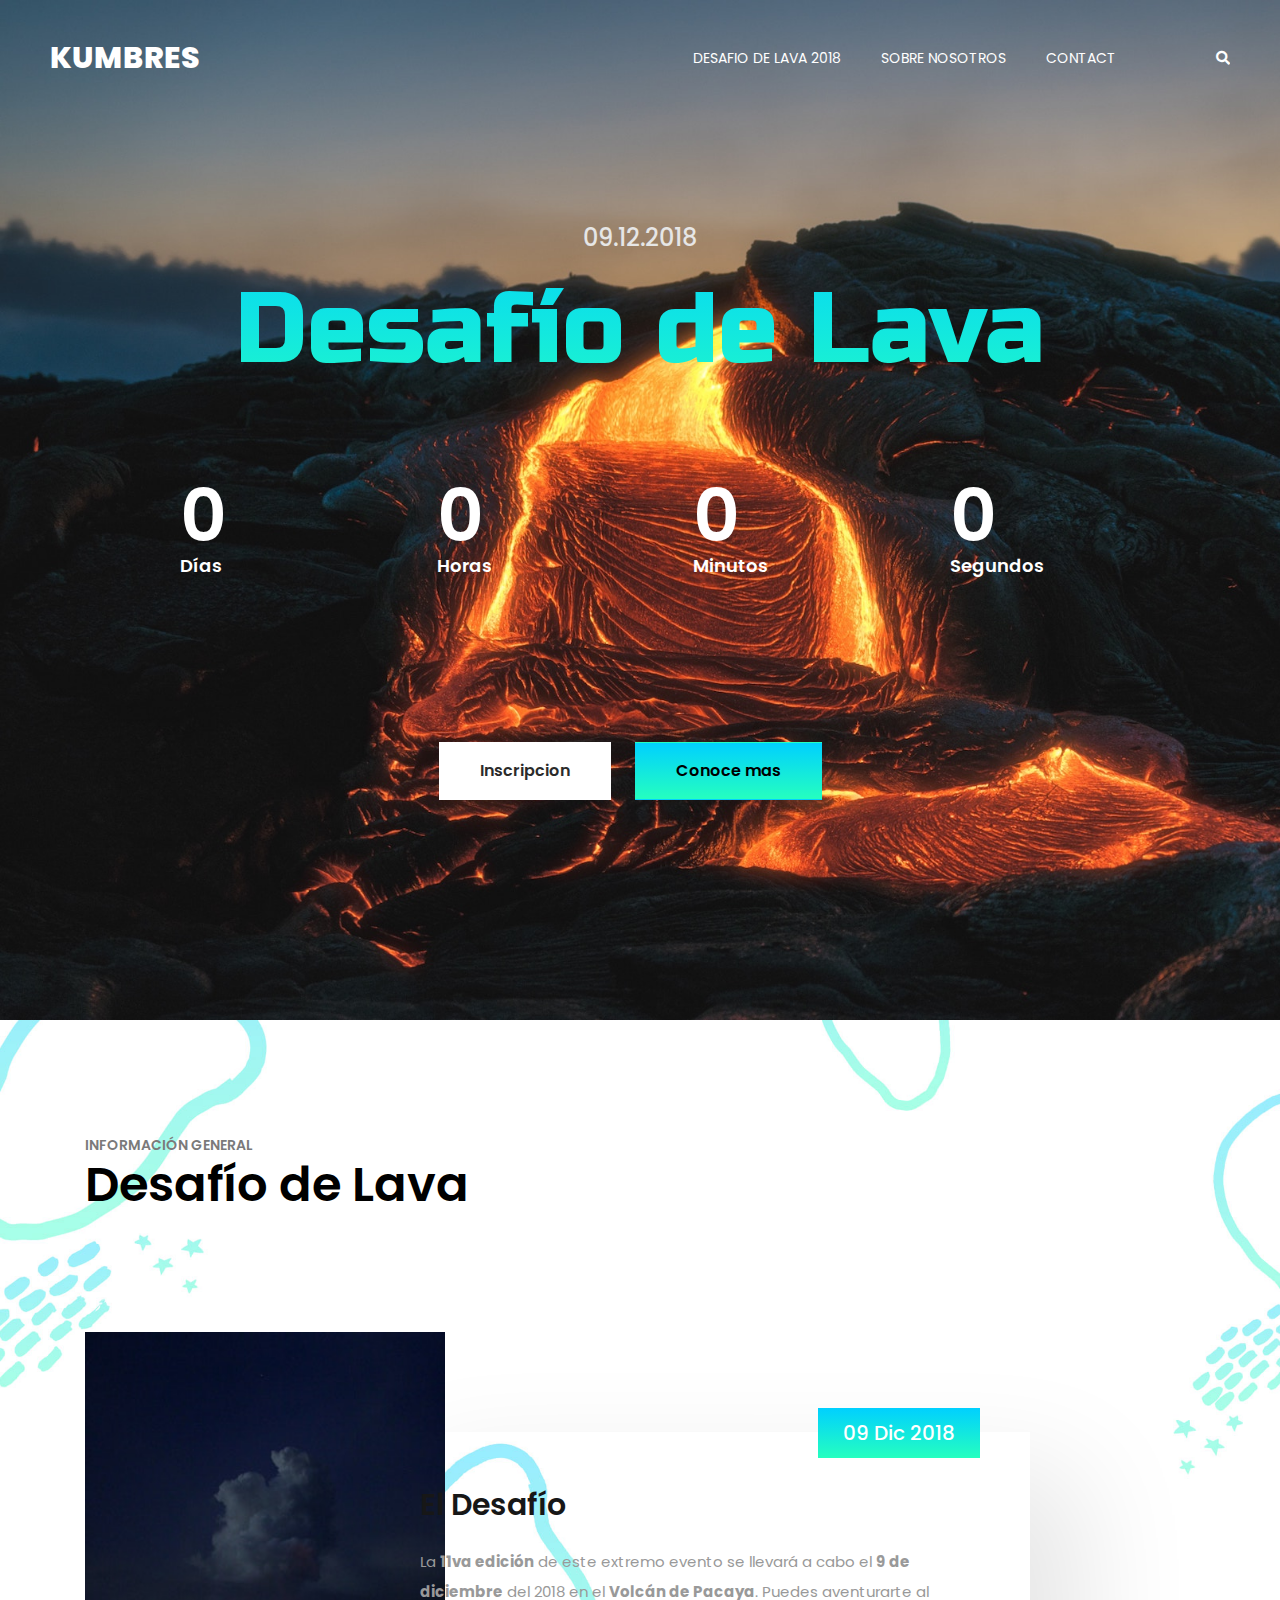
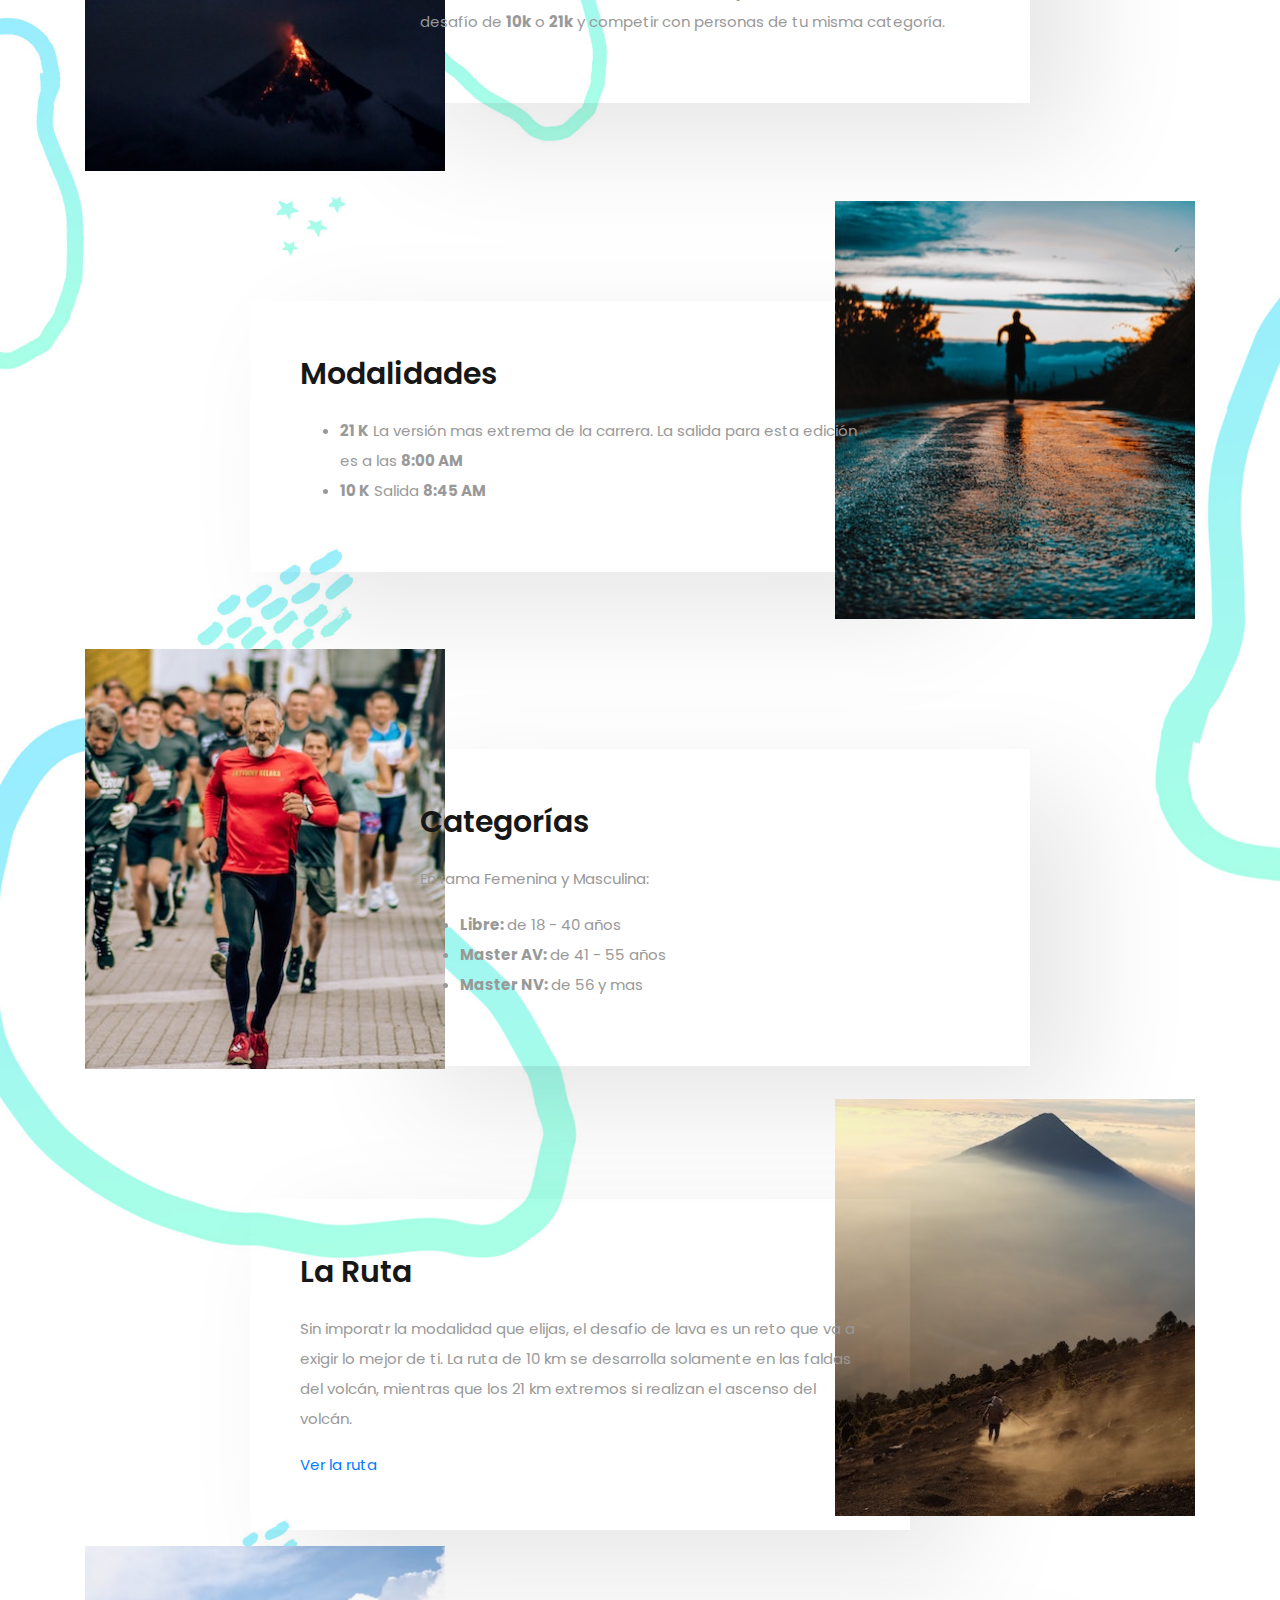
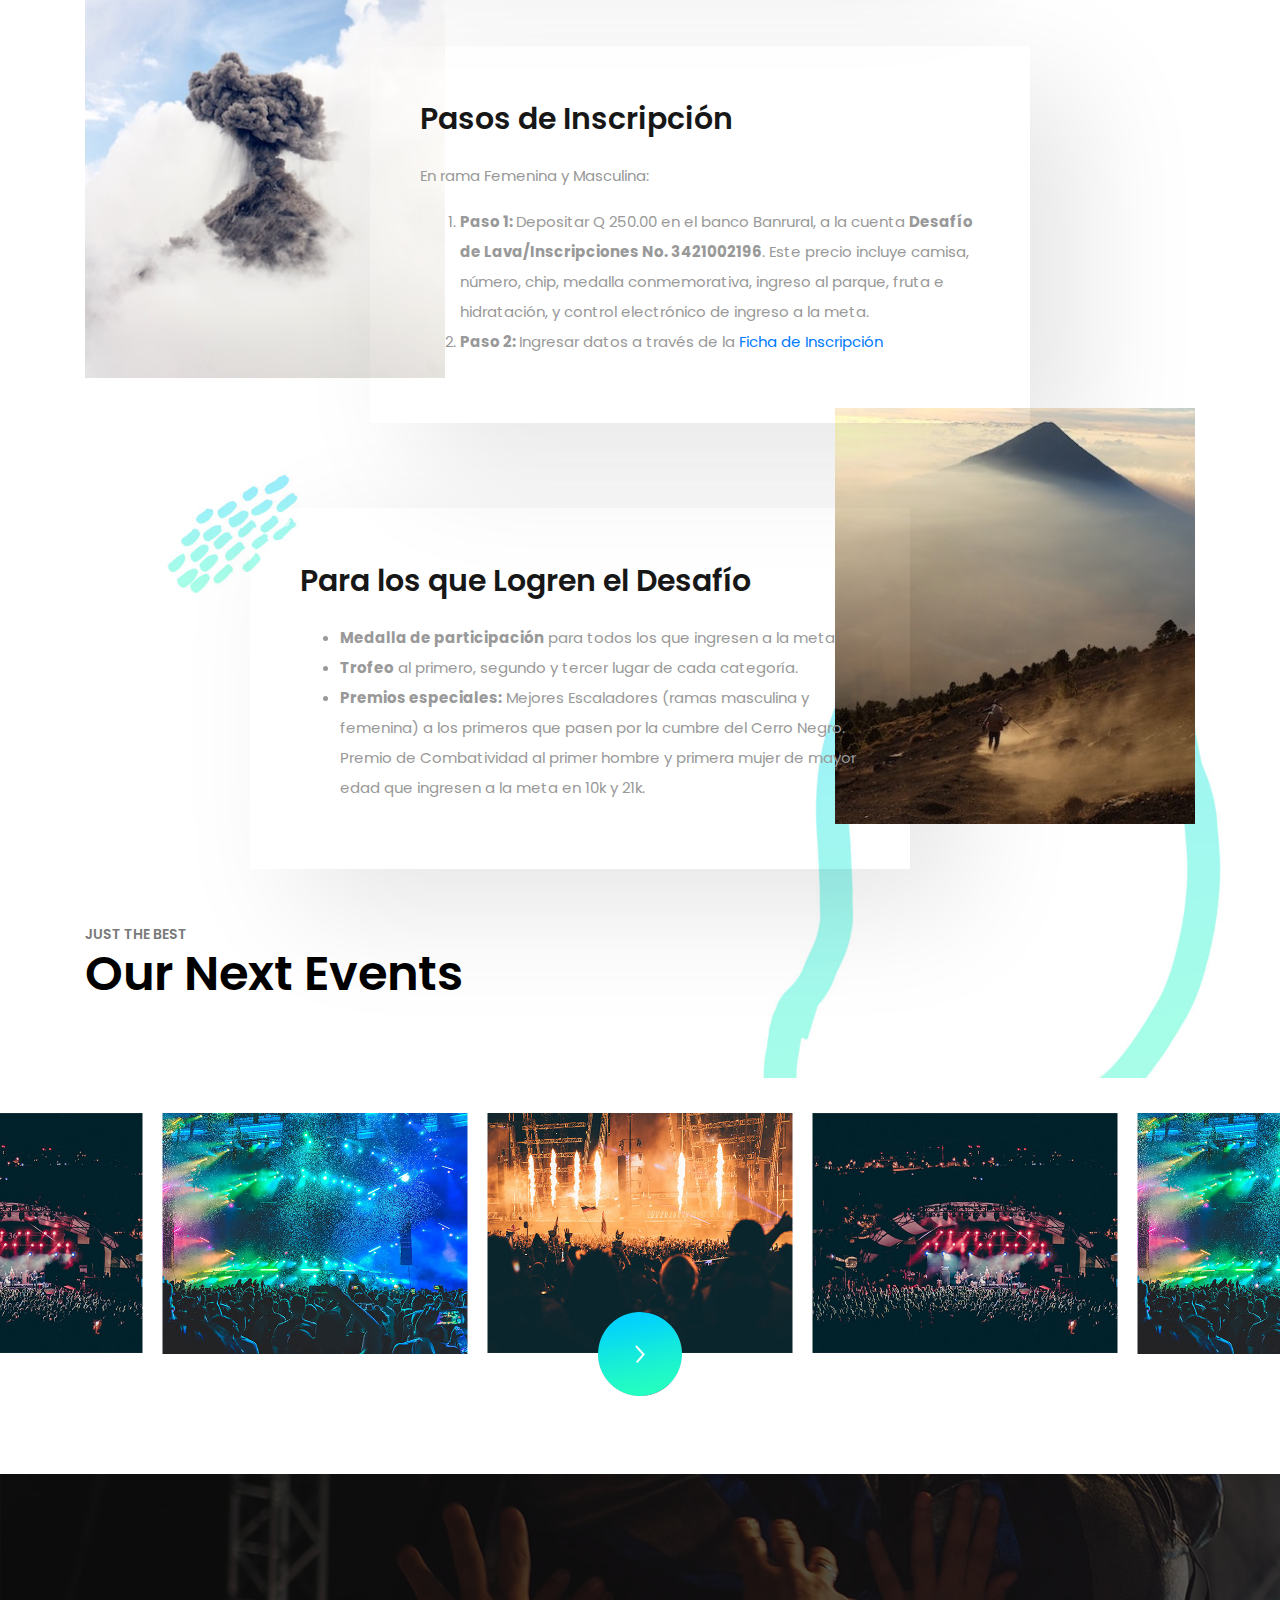
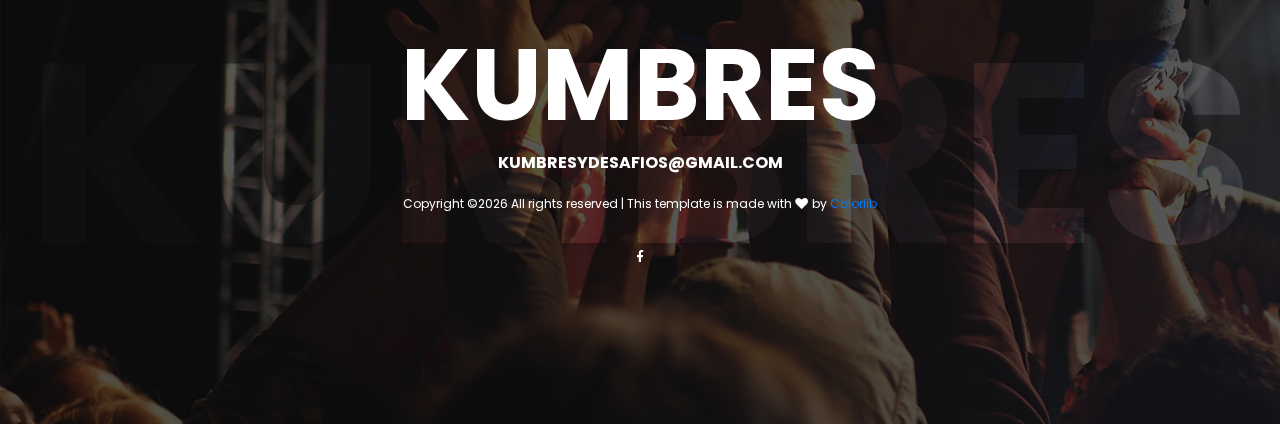
==== sunfest/index.html @ 4967411b "Initialize repo with dummy website and some information" ====
<!DOCTYPE html>
<html lang="en" dir="ltr">
<head>
    <!-- Required meta tags -->
    <meta charset="utf-8">
    <meta name="viewport" content="width=device-width, initial-scale=1, shrink-to-fit=no">

    <title>Hello World!</title>

    <link href="https://fonts.googleapis.com/css?family=Poppins:300,400,500,600,700" rel="stylesheet">
    <link href="https://fonts.googleapis.com/css?family=Righteous" rel="stylesheet">
    <link href="https://fonts.googleapis.com/css?family=Russo+One" rel="stylesheet">

    <!-- Bootstrap CSS -->
    <link rel="stylesheet" href="css/bootstrap.min.css">

    <!-- FontAwesome CSS -->
    <link rel="stylesheet" href="css/fontawesome-all.min.css">

    <!-- Swiper CSS -->
    <link rel="stylesheet" href="css/swiper.min.css">

    <!-- Styles -->
    <link rel="stylesheet" href="style.css">
</head>

<body>
    <header class="site-header">
        <div class="header-bar">
            <div class="container-fluid">
                <div class="row align-items-center">
                    <div class="col-10 col-lg-4">
                        <h1 class="site-branding flex">
                            <a href="#">KUMBRES</a>
                        </h1>
                    </div>

                    <div class="col-2 col-lg-8">
                        <nav class="site-navigation">
                            <div class="hamburger-menu d-lg-none">
                                <span></span>
                                <span></span>
                                <span></span>
                                <span></span>
                            </div><!-- .hamburger-menu -->

                            <ul>                                
                                <li><a href="#info-desafio">DESAFIO DE LAVA 2018</a></li>
                                <li><a href="about-us.html">SOBRE NOSOTROS</a></li>                        
                                <li><a href="#">CONTACT</a></li>
                                <li><a href="#"><i class="fas fa-search"></i></a></li>
                            </ul><!-- flex -->
                        </nav><!-- .site-navigation -->
                    </div><!-- .col-12 -->
                </div><!-- .row -->
            </div><!-- container-fluid -->
        </div><!-- header-bar -->
    </header><!-- .site-header -->

    <div class="hero-content">
        <div class="container">
            <div class="row">
                <div class="col-12 offset-lg-1 col-lg-10">
                    <div class="entry-header">
                        <h2>Desafío de Lava</h2>

                        <div class="entry-meta-date">
                            09.12.2018
                        </div><!-- .entry-meta-date -->
                    </div><!-- .entry-header -->

                    <div class="countdown flex flex-wrap justify-content-between" data-date="2018/12/09">
                        <div class="countdown-holder">
                            <div class="dday"></div>
                            <label>Días</label>
                        </div><!-- .countdown-holder -->

                        <div class="countdown-holder">
                            <div class="dhour"></div>
                            <label>Horas</label>
                        </div><!-- .countdown-holder -->

                        <div class="countdown-holder">
                            <div class="dmin"></div>
                            <label>Minutos</label>
                        </div><!-- .countdown-holder -->

                        <div class="countdown-holder">
                            <div class="dsec"></div>
                            <label>Segundos</label>
                        </div><!-- .countdown-holder -->
                    </div><!-- .countdown -->
                </div><!-- .col-12 -->
            </div><!-- row -->

            <div class="row">
                <div class="col-12 ">
                    <div class="entry-footer">
                        <a target="_blank" rel="noopener noreferrer" href='https://goo.gl/forms/j2ss2PMVMJCc50Nk1' class="btn">Inscripcion</a>
                        <a href="#info-desafio" class="btn current">Conoce mas</a>
                    </div>
                </div>
            </div>
        </div><!-- .container -->
    </div><!-- .hero-content -->

    <div id='info-desafio' class="content-section">        
        <div class="container">
            <div class="row">
                <div class="col-12">
                    <div class="lineup-artists-headline">
                        <div class="entry-title">
                            <p>INFORMACIÓN GENERAL</p>
                            <h2>Desafío de Lava</h2>
                        </div><!-- entry-title -->

                        <div class="lineup-artists">
                            <div class="lineup-artists-wrap flex flex-wrap">
                                <figure class="featured-image">
                                    <a href="#"> <img src="images/volcan-eruption.jpg" alt=""></a>
                                </figure><!-- featured-image -->

                                <div class="lineup-artists-description">
                                    <div class="lineup-artists-description-container">
                                        <div class="entry-title">
                                            El Desafío
                                        </div><!-- entry-title -->

                                        <div class="entry-content">
                                            <p>
                                                La <b>11va edición</b> de este extremo evento se llevará a cabo
                                                el <b>9 de diciembre</b> del 2018 en el <b>Volcán de Pacaya</b>.
                                                Puedes aventurarte al desafío de <b>10k</b> o <b>21k</b> y
                                                competir con personas de tu misma categoría.
                                            </p>                                
                                        </div><!-- entry-content -->

                                        <div class="box-link-date">
                                            09 Dic 2018
                                        </div><!-- box-link -->
                                    </div><!-- lineup-artists-description-container -->
                                </div><!-- lineup-artists-description -->
                            </div><!-- lineup-artists-wrap -->

                            <div class="lineup-artists-wrap flex flex-wrap">
                                <div class="lineup-artists-description">
                                    <figure class="featured-image d-md-none">
                                        <a href="#"> <img src="images/mathew-kane.jpg" alt=""> </a>
                                    </figure><!-- featured-image -->

                                    <div class="lineup-artists-description-container">
                                        <div class="entry-title">
                                            Modalidades
                                        </div><!-- entry-title -->

                                        <div class="entry-content">
                                            <ul>
                                                <li>
                                                    <b>21 K</b> La versión mas extrema de la carrera. La salida para
                                                    esta edición es a las <b>8:00 AM</b>
                                                </li>
                                                <li>
                                                    <b>10 K</b> Salida <b>8:45 AM</b>
                                                </li>
                                            </ul>
                                        </div><!-- entry-content -->                                
                                    </div><!-- lineup-artists-description-container -->
                                </div><!-- lineup-artists-description -->

                                <figure class="featured-image d-none d-md-block">
                                    <a href="#"> <img src="images/modalidades.jpg" alt=""> </a>
                                </figure><!-- featured-image -->
                            </div><!-- lineup-artists-wrap -->

                            <div class="lineup-artists-wrap flex flex-wrap">
                                <figure class="featured-image">
                                    <a href="#"> <img src="images/categorias.jpg" alt=""> </a>
                                </figure><!-- featured-image -->

                                <div class="lineup-artists-description">
                                    <div class="lineup-artists-description-container">
                                        <div class="entry-title">
                                            Categorías
                                        </div><!-- entry-title -->

                                        <div class="entry-content">
                                            <p>En rama Femenina y Masculina:</p>
                                            <ul>
                                                <li><b>Libre: </b> de 18 - 40 años</li>
                                                <li><b>Master AV: </b> de 41 - 55 años</li>
                                                <li><b>Master NV: </b> de 56 y mas</li>
                                            </ul>
                                        </div><!-- entry-content -->
                                    </div><!-- lineup-artists-description-container -->
                                </div><!-- lineup-artists-description -->
                            </div><!-- lineup-artists-wrap -->
                            
                            <div class="lineup-artists-wrap flex flex-wrap">
                                <div class="lineup-artists-description">
                                    <figure class="featured-image d-md-none">
                                        <a href="#"> <img src="images/mathew-kane.jpg" alt=""> </a>
                                    </figure><!-- featured-image -->

                                    <div class="lineup-artists-description-container">
                                        <div class="entry-title">
                                            La Ruta
                                        </div><!-- entry-title -->

                                        <div class="entry-content">
                                            <p>Sin imporatr la modalidad que elijas, el desafio de lava es un reto
                                            que va a exigir lo mejor de ti. La ruta de 10 km se desarrolla solamente
                                            en las faldas del volcán, mientras que los 21 km extremos si realizan el
                                            ascenso del volcán.</p>
                                            <a target="_blank" rel="noopener noreferrer" href='http://www.kumbresguatemala.com/wp-content/uploads/2014/11/Mapa-Desafio-2014.pdf'>Ver la ruta</a>
                                        </div><!-- entry-content -->
                                    </div><!-- lineup-artists-description-container -->
                                </div><!-- lineup-artists-description -->

                                <figure class="featured-image d-none d-md-block">
                                    <a href="#"> <img src="images/ruta.jpg" alt=""> </a>
                                </figure><!-- featured-image -->
                            </div><!-- lineup-artists-wrap -->
                            
                            <div class="lineup-artists-wrap flex flex-wrap">
                                <figure class="featured-image">
                                    <a href="#"> <img src="images/pasos-inscripcion.jpg" alt=""> </a>
                                </figure><!-- featured-image -->

                                <div class="lineup-artists-description">
                                    <div class="lineup-artists-description-container">
                                        <div class="entry-title">
                                            Pasos de Inscripción
                                        </div><!-- entry-title -->

                                        <div class="entry-content">
                                            <p>En rama Femenina y Masculina:</p>
                                            <ol>
                                                <li><b>Paso 1: </b> Depositar Q 250.00 en el banco Banrural, a la cuenta <b>Desafío de Lava/Inscripciones  No.  3421002196</b>. Este precio incluye camisa, número, chip, medalla conmemorativa, ingreso al parque, fruta e hidratación, y control electrónico de ingreso a la meta.</li>
                                                <li><b>Paso 2: </b> Ingresar datos a través de la <a target="_blank" rel="noopener noreferrer" href='https://goo.gl/forms/j2ss2PMVMJCc50Nk1'>Ficha de Inscripción</a></li>
                                            </ol>
                                        </div><!-- entry-content -->
                                    </div><!-- lineup-artists-description-container -->
                                </div><!-- lineup-artists-description -->
                            </div><!-- lineup-artists-wrap -->
                            
                            <div class="lineup-artists-wrap flex flex-wrap">
                                <div class="lineup-artists-description">
                                    <figure class="featured-image d-md-none">
                                        <a href="#"> <img src="images/mathew-kane.jpg" alt=""> </a>
                                    </figure><!-- featured-image -->

                                    <div class="lineup-artists-description-container">
                                        <div class="entry-title">
                                            Para los que Logren el Desafío
                                        </div><!-- entry-title -->

                                        <div class="entry-content">
                                            <ul>
                                                <li><b>Medalla de participación</b> para todos los que ingresen a la meta</li>
                                                <li><b>Trofeo</b> al primero, segundo y tercer lugar de cada categoría.</li>
                                                <li><b>Premios especiales:</b> Mejores Escaladores (ramas masculina y femenina) a los primeros que pasen por la cumbre del Cerro Negro. Premio de Combatividad al primer hombre y primera mujer de mayor edad que ingresen a la meta en 10k y 21k.</li>
                                            </ul>
                                        </div><!-- entry-content -->
                                    </div><!-- lineup-artists-description-container -->
                                </div><!-- lineup-artists-description -->

                                <figure class="featured-image d-none d-md-block">
                                    <a href="#"> <img src="images/ruta.jpg" alt=""> </a>
                                </figure><!-- featured-image -->
                            </div><!-- lineup-artists-wrap -->
                        </div><!-- lineup-artists -->
                    </div><!-- lineup-artists-headline -->
                </div><!-- col-12 -->
            </div><!-- row -->            
        </div><!-- container -->


        <div class="homepage-next-events">
            <div class="container">
                <div class="row">
                    <div class="col-12">
                        <div class="entry-title">
                            <p>JUST THE BEST</p>
                            <h2>Our Next Events</h2>
                        </div><!-- entry-title -->
                    </div><!-- col-12 -->
                </div><!-- row -->
            </div><!-- container -->

            <div class="next-event-slider-wrap">
                <div class="swiper-container next-event-slider">
                    <div class="swiper-wrapper">
                        <div class="swiper-slide">
                            <div class="next-event-content">
                                <figure class="featured-image">
                                    <img src="images/next-event-1.jpg" alt="">

                                    <a href="#" class="entry-content flex flex-column justify-content-center align-items-center">
                                        <h3>Welcoming Party 2018</h3>
                                        <p>Green Palace, 22 Street, 23-28, Los Angeles California</p>
                                    </a>
                                </figure><!-- featured-image -->
                            </div><!-- next-event-content -->
                        </div><!-- swiper-slide" -->

                        <div class="swiper-slide">
                            <div class="next-event-content">
                                <figure class="featured-image">
                                    <img src="images/next-event-2.jpg" alt="">

                                    <a href="#" class="entry-content flex flex-column justify-content-center align-items-center">
                                        <h3>Welcoming Party 2018</h3>
                                        <p>Green Palace, 22 Street, 23-28, Los Angeles California</p>
                                    </a>
                                </figure><!-- featured-image -->
                            </div><!-- next-event-content -->
                        </div><!-- swiper-slide" -->

                        <div class="swiper-slide">
                            <div class="next-event-content">
                                <figure class="featured-image">
                                    <img src="images/next-event-3.jpg" alt="">

                                    <a href="#" class="entry-content flex flex-column justify-content-center align-items-center">
                                        <h3>Welcoming Party 2018</h3>
                                        <p>Green Palace, 22 Street, 23-28, Los Angeles California</p>
                                    </a>
                                </figure><!-- featured-image -->
                            </div><!-- next-event-content -->
                        </div><!-- swiper-slide" -->

                        <div class="swiper-slide">
                            <div class="next-event-content">
                                <figure class="featured-image">
                                    <img src="images/next-event-1.jpg" alt="">

                                    <a href="#" class="entry-content flex flex-column justify-content-center align-items-center">
                                        <h3>Welcoming Party 2018</h3>
                                        <p>Green Palace, 22 Street, 23-28, Los Angeles California</p>
                                    </a>
                                </figure><!-- featured-image -->
                            </div><!-- next-event-content -->
                        </div><!-- swiper-slide" -->

                        <div class="swiper-slide">
                            <div class="next-event-content">
                                <figure class="featured-image">
                                    <img src="images/next-event-2.jpg" alt="">

                                    <a href="#" class="entry-content flex flex-column justify-content-center align-items-center">
                                        <h3>Welcoming Party 2018</h3>
                                        <p>Green Palace, 22 Street, 23-28, Los Angeles California</p>
                                    </a>
                                </figure><!-- featured-image -->
                            </div><!-- next-event-content -->
                        </div><!-- swiper-slide" -->

                        <div class="swiper-slide">
                            <div class="next-event-content">
                                <figure class="featured-image">
                                    <img src="images/next-event-3.jpg" alt="">

                                    <a href="#" class="entry-content flex flex-column justify-content-center align-items-center">
                                        <h3>Welcoming Party 2018</h3>
                                        <p>Green Palace, 22 Street, 23-28, Los Angeles California</p>
                                    </a>
                                </figure><!-- featured-image -->
                            </div><!-- next-event-content -->
                        </div><!-- swiper-slide" -->
                    </div><!-- .swiper-wrapper -->
                </div><!-- .swiper-container -->

                <div class="swiper-button-next">
                    <img src="images/button.png" alt="">
                </div><!-- .slider-button -->
            </div><!-- .next-event-slider-wrap -->
        </div><!-- homepage-next-events -->
    </div>

    <footer class="site-footer">
        <div class="footer-cover-title flex justify-content-center align-items-center">
            <h2>KUMBRES</h2>
        </div><!-- .site-footer -->

        <div class="footer-content-wrapper">
            <div class="container">
                <div class="row">
                    <div class="col-12">
                        <div class="entry-title">
                            <a href="#">KUMBRES</a>
                        </div><!-- entry-title -->

                        <div class="entry-mail">
                            <a href="mailto:kumbresydesafios@gmail.com">KUMBRESYDESAFIOS@GMAIL.COM</a>
                        </div><!-- .entry-mail -->

                        <div class="copyright-info">
                            <!-- Link back to Colorlib can't be removed. Template is licensed under CC BY 3.0. -->
Copyright &copy;<script>document.write(new Date().getFullYear());</script> All rights reserved | This template is made with <i class="fa fa-heart" aria-hidden="true"></i> by <a href="https://colorlib.com" target="_blank">Colorlib</a>
<!-- Link back to Colorlib can't be removed. Template is licensed under CC BY 3.0. -->
                        </div><!-- copyright-info -->

                        <div class="footer-social">
                            <ul class="flex justify-content-center align-items-center">
                                <li><a href="https://www.facebook.com/kumbresydesafios/"><i class="fab fa-facebook-f"></i></a></li>                               
                            </ul>
                        </div><!-- footer-social -->
                    </div><!-- col -->
                </div><!-- row -->
            </div><!-- container -->
        </div><!-- footer-content-wrapper -->
    </footer><!-- site-footer -->

    <script type='text/javascript' src='js/jquery.js'></script>
    <script type='text/javascript' src='js/masonry.pkgd.min.js'></script>
    <script type='text/javascript' src='js/jquery.collapsible.min.js'></script>
    <script type='text/javascript' src='js/swiper.min.js'></script>
    <script type='text/javascript' src='js/jquery.countdown.min.js'></script>
    <script type='text/javascript' src='js/circle-progress.min.js'></script>
    <script type='text/javascript' src='js/jquery.countTo.min.js'></script>
    <script type='text/javascript' src='js/custom.js'></script>
</body>
</html>
---- sunfest/style.css ----
/*------------------------------------------------------------
# Global classes
------------------------------------------------------------*/
.flex {
    display: flex;
}

body {
    font-family: 'Poppins', sans-serif;
    font-size: 15px;
    font-weight: normal;
    color: hsl(0, 0%, 90%);
}

@font-face {
    font-family: "mountains";
    src: url(fonts/beyond_the_mountains.ttf);
    src: url(fonts/beyond_the_mountains.otf);
    font-weight: 400;
}



.d-col-n {
    position: relative;
    width: 100%;
    min-height: 1px;
    padding-right: 15px;
    padding-left: 15px;
    -webkit-box-flex: 0;
    -ms-flex: 0 0 20%;
    flex: 0 0 20%;
    max-width: 20%;
}

/*------------------------------------------------------------
# site-header
------------------------------------------------------------*/
.home-page {
    background: url(images/middle-cover.jpg) no-repeat;
}

.site-header {
    position: relative;
    width: 100%;
}

.site-header figure {
    margin: 0;
    padding: 0;
}

.site-header figure img {
    max-width: 100%;
}

/*------------------------------------------------------------
## header-bar
------------------------------------------------------------*/
.site-header .header-bar {
    position: absolute;
    top: 0;
    left: 0;
    z-index: 99;
    width: 100%;
    padding: 40px 0;
}

.header-bar .site-branding {
    margin-bottom: 0;
    font-size: 30px;
    font-weight: 800;
}

.header-bar .site-branding a {
    color: hsl(0, 0%, 100%);
    text-decoration: none;
}

/*------------------------------------------------------------
### site-navigation
------------------------------------------------------------*/
/*
  Hamburger Menu
----------------------------------------*/
.hamburger-menu {
    position: relative;
    width: 100%;
    max-width: 24px;
    height: 22px;
    margin-left: auto;
    transition: .5s ease-in-out;
    cursor: pointer;
}

.hamburger-menu span {
    display: block;
    position: absolute;
    height: 2px;
    width: 100%;
    background: #fff;
    border-radius: 10px;
    opacity: 1;
    left: 0;
    transition: .25s ease-in-out;
}

.hamburger-menu span:nth-child(1) {
    top: 2px;
}

.hamburger-menu span:nth-child(2),
.hamburger-menu span:nth-child(3) {
    top: 10px;
}

.hamburger-menu span:nth-child(4) {
    top: 18px;
}

.hamburger-menu.open span:nth-child(1) {
    top: 18px;
    width: 0;
    left: 50%;
}

.hamburger-menu.open span:nth-child(2) {
    transform: rotate(45deg);
}

.hamburger-menu.open span:nth-child(3) {
    transform: rotate(-45deg);
}

.hamburger-menu.open span:nth-child(4) {
    top: 18px;
    width: 0;
    left: 50%;
}

.site-navigation {
    position: absolute;
    top: -11px;
    right: 15px;
    z-index: 9999;
    width: 100%;
    height: 22px;
    overflow: hidden;
    list-style: none;
    transition: all .35s;
    color: hsl(0, 0%, 100%);
}

.site-navigation.show {
    height: auto;
}

.site-navigation ul {
    position: fixed;
    top: 0;
    left: -320px;
    z-index: 9999;
    width: 320px;
    height: 100vh;
    overflow-x: scroll;
    padding: 30px;
    margin: 0;
    background: #050505;
    transition: all 0.35s;
}

.site-navigation.show ul {
    left: 0;
}

.site-navigation ul li {
    display: block;
    padding: 15px 0;
}

.site-navigation ul li a {
    display: block;
    color: #fff;
    transition: all 0.35s;
    text-decoration: none;
    font-size: 14px;
    padding-left: 40px;
}

@media screen and (min-width: 992px) {
    .header-bar .site-branding {
        margin-left: 35px;
    }

    .site-navigation {
        position: relative;
        top: auto;
        right: auto;
        height: auto;
        padding-right: 35px;
        background: transparent;
    }

    .site-navigation ul {
        display: flex;
        flex-wrap: wrap;
        justify-content: flex-end;
        align-items: center;
        position: relative;
        top: auto;
        left: auto;
        width: 100%;
        height: auto;
        padding: 0;
        overflow: auto;
        background: transparent;
    }

    .site-navigation ul li {
        padding: 0;
    }

    .site-navigation ul li:nth-last-of-type(1) {
        padding-left: 60px;
    }

    .site-navigation ul li a {
        color: #fff;
    }
}

/*------------------------------------------------------------
# hero
-----------------------------------------------------------*/
.hero-content {
    padding: 220px 0;
    background: url("images/cover.jpg") no-repeat;
    background-size: cover;
}

.hero-content .entry-header {
    position: relative;
    text-align: center;
}

.hero-content .entry-header h2 {
    padding: 50px;
    margin: 0;
    /*font-family: 'Righteous', cursive;*/
    font-family: 'Russo One', sans-serif;

    font-size:120px;
    background: -webkit-linear-gradient(#00d0ff, #25ffbf);
    -webkit-background-clip: text;
    -webkit-text-fill-color: transparent;
}

.hero-content .entry-header .entry-meta-date {
    position: absolute;
    width: 100%;
    top: 0px;
    font-family: 'Poppins', sans-serif;
    font-size: 24px;
    font-weight: 500;
    color: hsl(0, 0%, 90%);
    text-align: center;
}

@media screen and (min-width: 992px) {
    .hero-content .entry-header h2 {
        font-size: 100px;
    }

    .hero-content .entry-header .entry-meta-date {
        top: 0px;
    }
}

/*------------------------------------------------------------
## countdown
------------------------------------------------------------*/
.countdown {
    margin-top: 40px;
}

.countdown-holder {
    min-width: 150px;
    margin-bottom: 30px;
}

.countdown-holder .dday,
.countdown-holder .dhour,
.countdown-holder .dmin,
.countdown-holder .dsec {
    display: block;
    font-size: 72px;
    font-weight: 600;
    line-height: 1;
    color: hsl(0, 0%, 100%);
}

.countdown-holder label {
    display: block;
    font-size: 18px;
    font-weight: 600;
    color: hsl(0, 0%, 100%);
}

/*------------------------------------------------------------
## hero-content entry-footer
------------------------------------------------------------*/
.hero-content .entry-footer {
    margin-top: 125px;
    text-align: center;
}

.hero-content .entry-footer .btn {
    background: hsl(0, 0%, 100%);
    padding: 16px 40px;
    border-radius: 0;
    margin-right: 20px;
    color: hsl(0, 0%, 17%);
    font-weight: 600;
}

.hero-content .entry-footer a:hover, .hero-content .entry-footer .current {
    background: -webkit-linear-gradient(#00d0ff, #25ffbf);
    color: hsl(0, 0%, 0%);
}

/*------------------------------------------------------------
# The Lineup Artists - Headliners
------------------------------------------------------------*/
.content-section {
    min-height: 3040px;
    width: 100%;
    padding-bottom: 120px;
    background: url("images/middle-cover.jpg") no-repeat;
    background-size: 100% auto;
}

.content-section .middle-cover {
    margin: 0;
    padding: 0;
    position: relative;
}

.content-section .middle-cover img {
    max-width: 100%;
}

/*------------------------------------------------------------
## lineup-artists-headline
------------------------------------------------------------*/
.lineup-artists-headline {
    margin-top: 115px;
}

.lineup-artists-headline .entry-title p {
    margin: 0;
    padding: 0;
    font-size: 14px;
    font-weight: 600;
    color: hsl(0, 0%, 48%);
}

.lineup-artists-headline .entry-title h2 {
    width: 100%;
    font-size: 48px;
    font-weight: 600;
    color: hsl(0, 0%, 0%);
}

/*------------------------------------------------------------
## lineup-artists
------------------------------------------------------------*/
.lineup-artists {
    padding-top: 80px;
}

.lineup-artists .featured-image {
    margin: 0;
    padding: 0;
}

.lineup-artists .featured-image {
    width: 100%;
}

.lineup-artists .featured-image img {
    width: 100%;
    max-width: 100%;
}

/*------------------------------------------------------------
### lineup-artists-wrap
------------------------------------------------------------*/
.lineup-artists .lineup-artists-wrap {
    margin-top: 80px;
    position: relative;
}

.lineup-artists .lineup-artists-wrap .lineup-artists-description {
    position: relative;
    width: 100%;
}

.lineup-artists .lineup-artists-wrap .lineup-artists-description-container {
    
    WORKING ON THIS TO GET THE TEXT TO ALING WITH THE IMAGE
    background: hsl(0, 0%, 100%);
    box-shadow: 50px 40px 115px rgba(0, 0, 0, 0.1);
display: flex;
  flex-direction: column;
  justify-content: center;
}

.lineup-artists-description .entry-title {
    font-size: 30px;
    font-weight: 600;
    color: hsl(0, 0%, 9%);
}

.lineup-artists-description .entry-content {
    margin-top: 20px;
    font-size: 15px;
    color: hsl(0, 0%, 60%);
    line-height: 2;
}

.lineup-artists-wrap .box-link {
    position: absolute;
    margin: 0;
    padding: 0;
    top: -24px;
    right: 50px;
    z-index: 999;
}

.lineup-artists-wrap .box-link-date {
    position: absolute;
    margin: 0;
    top: -24px;
    right: 50px;
    z-index: 999;
    padding: 10px 25px;
    background: -webkit-linear-gradient(#00d0ff, #25ffbf);
    font-size: 20px;
    font-weight: 500;
    color: hsl(0, 0%, 100%);
    text-decoration: none;
}

@media screen and (min-width: 768px) {
    .lineup-artists .lineup-artists-wrap {
        margin-top: 30px;
    }

    .lineup-artists .featured-image {
        max-width: 360px;
    }

    .lineup-artists .lineup-artists-wrap .lineup-artists-description {
        width: calc(100% - 360px);
    }

    .lineup-artists .lineup-artists-wrap .lineup-artists-description-container {
        position: absolute;
        z-index: 99;
        top: 100px;
        left: -75px;
        width: calc(100% + 75px);
    }

    .lineup-artists .lineup-artists-wrap:nth-of-type(even) .lineup-artists-description-container {
        right: -75px;
        left: auto;
    }

    .lineup-artists .lineup-artists-wrap:nth-of-type(even) .box-link {
        right: auto;
        left: 50px;
    }
}

@media screen and (min-width: 992px) {
    .lineup-artists .lineup-artists-wrap .lineup-artists-description-container {
        padding: 50px;
    }
}


@media screen and (min-width: 1200px) {
    .lineup-artists .lineup-artists-wrap .lineup-artists-description-container {
        max-width: 660px;
    }

    .lineup-artists .lineup-artists-wrap:nth-last-of-type(1) {
        margin-left: 80px;
    }
}

/*------------------------------------------------------------
# the-complete-lineup
------------------------------------------------------------*/
.the-complete-lineup {
    margin-top: 115px;
}

.the-complete-lineup .entry-title p {
    margin: 0;
    padding: 0;
    font-size: 14px;
    font-weight: 600;
    color: hsl(0, 0%, 48%);
}

.the-complete-lineup .entry-title h2 {
    width: 100%;
    margin: 0;
    font-size: 48px;
    font-weight: 600;
    color: hsl(0, 0%, 0%);
}

/*------------------------------------------------------------
## the-complete-lineup-artists
------------------------------------------------------------*/
.the-complete-lineup-artists {
    position: relative;
    margin-top: 110px;
    height: auto;
}

.the-complete-lineup-artists .artist-single {
    margin-bottom: 0px;
}

.the-complete-lineup-artists .artist-single:nth-of-type(even) {
    margin-top: 120px;
}

.the-complete-lineup-artists .artist-single figure {
    margin: 0;
    padding: 0;
    width: 100%;
}

.the-complete-lineup-artists .artist-single .box-link {
    position: absolute;
    top: 15px;
    left: 232px;
    cursor: pointer;
}

.the-complete-lineup-artists .artist-single .featured-image img {
    max-width: 100%;
    height: auto;
    width: 255px;
}

.the-complete-lineup-artists .artist-single .featured-image a {
    display: block;
}

.the-complete-lineup-artists .artist-single h2 {
    margin-top: 38px;
    font-size: 24px;
    font-weight: 600;
    color: hsl(0, 0%, 2%);
    text-align: center;
}

@media screen and (min-width: 768px) {
    .the-complete-lineup-artists .artist-single:nth-child(6) {
        margin-top: 0;
    }
}


@media screen and (min-width: 1200px) {
    .the-complete-lineup-artists .artist-single:nth-child(1) {
        margin-top: 2px;
    }

    .the-complete-lineup-artists .artist-single:nth-child(2) {
        margin-top: 90px;
    }

    .the-complete-lineup-artists .artist-single:nth-child(3) {
        margin-top: 48px;
    }

    .the-complete-lineup-artists .artist-single:nth-child(4) {
        margin-top: 0;
    }

    .the-complete-lineup-artists .artist-single:nth-child(5) {
        margin-top: 75px;
    }

    .the-complete-lineup-artists .artist-single:nth-child(6) {
        margin-top: 165px;
    }

    .the-complete-lineup-artists .artist-single:nth-child(7) {
        margin-top: 25px;
    }

    .the-complete-lineup-artists .artist-single:nth-child(8) {
        margin-top: 75px;
    }
}

/*------------------------------------------------------------
# see the-complete-lineup button
------------------------------------------------------------*/
.see-complete-lineup {
    margin-top: 105px
}

.see-complete-lineup .entry-footer .btn {
    padding: 15px 35px;
    border-radius: 0;
    margin-right: 20px;
    background: -webkit-linear-gradient(#00d0ff, #25ffbf);
    font-weight: 500;
}

.see-complete-lineup .entry-footer a {
    font-size: 14px;
    font-weight: 600;
    color: hsl(0, 0%, 100%);
}

/*------------------------------------------------------------
# homepage-next-events
------------------------------------------------------------*/
.homepage-next-events {
    margin-top: 100px;
}

.homepage-next-events .entry-title p {
    margin: 0;
    padding: 0;
    font-size: 14px;
    font-weight: 600;
    color: hsl(0, 0%, 48%);
}

.homepage-next-events .entry-title h2 {
    width: 100%;
    margin: 0;
    font-size: 48px;
    font-weight: 600;
    color: hsl(0, 0%, 0%);
}

/*------------------------------------------------------------
## .next-event-slider
------------------------------------------------------------*/
.next-event-slider-wrap {
    position: relative;
}

.next-event-slider {
    margin-top: 110px;
}

.next-event-slider .featured-image {
    display: block;
    margin: 0;
    position: relative;
}

.next-event-slider .featured-image img {
    display: block;
    width: 100%;
}

.next-event-slider .entry-content {
    position: absolute;
    top: 0;
    left: 0;
    z-index: 99;
    width: 100%;
    height: 100%;
    padding: 30px;
    text-align: center;
    background: rgba(0,0,0,.75);
    text-decoration: none;
    transition: all .5s;
    opacity: 0;
    visibility: hidden;
}

.next-event-slider .featured-image:hover .entry-content {
    opacity: 1;
    visibility: visible;
}

.next-event-slider .entry-content h3 {
    font-size: 24px;
    font-weight: 600;
    color: hsl(0, 0%, 100%);
}

.next-event-slider .entry-content p {
    font-size: 14px;
    color: hsl(0, 0%, 100%);
}

.next-event-slider-wrap .swiper-button-next {
    top: auto;
    bottom: -21px;
    right: auto;
    left: 50%;
    width: 42px;
    height: 42px;
    margin-left: -21px;
    background: transparent;
}

.next-event-slider-wrap .swiper-button-next img {
    width: 100%;
}

@media screen and (min-width: 768px){
    .next-event-slider-wrap .swiper-button-next {
        bottom: -42px;
        width: 84px;
        height: 84px;
        margin-left: -42px;
    }
}

/*------------------------------------------------------------
# home-page-last-news
------------------------------------------------------------*/
.home-page-last-news {
    margin-top: 220px;
}

.home-page-last-news .entry-title p {
    margin: 0;
    padding: 0;
    font-size: 14px;
    font-weight: 600;
    color: hsl(0, 0%, 48%);
}

.home-page-last-news .entry-title h2 {
    width: 100%;
    margin: 0;
    font-size: 48px;
    font-weight: 600;
    color: hsl(0, 0%, 0%);
}

/*------------------------------------------------------------
## home-page-last-news-wrap
------------------------------------------------------------*/
.home-page-last-news-wrap {
    margin-top: 110px;
}

.home-page-last-news-wrap .box-link-date {
    position: absolute;
    top: 30px;
    left: 0;
    padding: 10px 25px;
    background: -webkit-linear-gradient(#00d0ff, #25ffbf);
    font-size: 20px;
    font-weight: 500;
}

.home-page-last-news-wrap .box-link-date a {
    color: hsl(0, 0%, 100%);
    text-decoration: none;
}

.home-page-last-news-wrap .content-wrapper {
    background: hsl(0, 0%, 100%);
    box-shadow: 10px 40px 115px 27px rgba(0, 0, 0, 0.1);
}

.home-page-last-news-wrap .featured-image {
    margin: 0;
    padding: 0;
    box-shadow: 10px 40px 115px 27px rgba(0, 0, 0, 0.1);
}

.home-page-last-news-wrap .featured-image img {
    max-width: 100%;
}

.home-page-last-news-wrap .entry-content {
    padding: 35px 45px;
}

.home-page-last-news-wrap .entry-content .entry-header h2 {
    font-size: 24px;
    font-weight: 600;
    color: hsl(0, 0%, 9%);
}

.home-page-last-news-wrap .entry-content .entry-header h2 a {
    color: hsl(0, 0%, 9%);
}

.home-page-last-news-wrap .entry-content .entry-meta {
    margin-top: 6px;
    font-size: 12px;
    color: hsl(0, 0%, 9%);
    font-weight: 500;
}

.home-page-last-news-wrap .entry-content .entry-meta a {
    color: hsl(0, 0%, 10%);
}

.home-page-last-news-wrap .entry-content .entry-description {
    margin-top: 25px;
    font-size: 15px;
    color: hsl(0, 0%, 60%);
    line-height: 2;
}

.home-page-last-news-wrap .entry-content .entry-meta span {
    margin-right: 10px;
}

/*------------------------------------------------------------
# site-footer
------------------------------------------------------------*/
.site-footer {
    position: relative;
    padding: 40px 0 30px;
    background: url(images/footer-cover.jpg) no-repeat;
    background-size: cover;
}

.site-footer::before {
    position: absolute;
    content: " ";
    height: 100%;
    width: 100%;
    z-index: 3;
    background: hsla(0, 0%, 5%, 0.7);
    top: 0;
    left: 0;
}

.site-footer .footer-cover-title {
    min-height: 480px;
    width: 100%;
}

.site-footer .footer-cover-title h2 {
    font-size: 20vw;
    font-weight: 700;
    line-height: 1;
    margin-bottom: 0;
    text-align: center;
    color: hsl(0, 0%, 100%);
    mix-blend-mode: overlay;
    z-index: 2;
}

/*------------------------------------------------------------
## .site-footer footer-content-wrapper
------------------------------------------------------------*/
.footer-content-wrapper {
    position: absolute;
    width: 100%;
    height: auto;
    z-index: 4;
    top: 130px;
    left: 0;
    padding: 6px 0;
    text-align: center;
}

.footer-content-wrapper .flex {
    flex-direction: column;
}

.footer-content-wrapper .entry-title {
    text-align: center;
    margin-top: 25px;
}

.footer-content-wrapper .entry-title a {
    font-size: 52px;
    font-weight: 700;
    color: hsl(0, 0%, 100%);
    line-height: 1;
    text-decoration: none;
}

@media screen and (min-width: 576px) {
    .footer-content-wrapper .entry-title a {
        font-size: 100px;
    }
}

.footer-content-wrapper .entry-mail {
    margin-top: 16px;
    font-size: 16px;
    font-weight: 700;
    color: hsl(0, 0%, 100%);
}

.footer-content-wrapper .entry-mail a {
    text-decoration: none;
    color: hsl(0, 0%, 100%);
}

.footer-content-wrapper .copyright-info {
    margin-top: 20px;
    font-size: 12px;
    color: hsl(0, 0%, 100%);
}

.footer-content-wrapper .footer-social {
    margin-top: 32px;
}

.footer-content-wrapper .footer-social .flex {
    flex-direction: row !important;
}

.footer-content-wrapper .footer-social ul {
    margin: 0;
    padding: 0;
    list-style: none;
}

.footer-content-wrapper .footer-social ul a {
    padding: 5px 16px;
    font-size: 12px;
    color: hsl(0, 0%, 100%);
}

/*------------------------------------------------------------
# about-us
------------------------------------------------------------*/
.about-us {
    background: url("images/about-us-background.jpg") no-repeat;
    width: 100%;
    height: 100%;
}

/*------------------------------------------------------------
# site-header
------------------------------------------------------------*/
.about-us .site-header {
}

.about-us .site-header figure {
    margin: 0;
    padding: 0;
}

.about-us .site-header figure img {
    max-width: 100%;
}

/*------------------------------------------------------------
## Page Header
------------------------------------------------------------*/
.page-header {
    min-height: 520px;
    padding-top: 280px;
    background-size: cover;
}

.about-us .page-header {
    background: url("images/about-us-header-background.jpg") no-repeat;
    background-size: cover;
}

.page-header .entry-title {
    font-size: 72px;
    color: white;
    margin: 0;
    padding: 0;
}

.page-header .breadcrumbs {
    padding: 0;
    margin: 0;
    font-size: 14px;
    font-weight: 300;
    color: #fff;
    list-style: none;
}

.page-header .breadcrumbs li {
    position: relative;
    padding-right: 14px;
}

.page-header .breadcrumbs li::after {
    content: '/';
    position: absolute;
    top: 3px;
    right: 0;
    height: 20px;
    width: 14px;
    font-size: 12px;
    text-align: center;
}

.page-header .breadcrumbs li:nth-last-of-type(1)::after {
    display: none;
}

.page-header .breadcrumbs li a {
    text-decoration: none;
    color: #fff;
}

.main-content {
    margin: 120px 0;
}

.main-content .entry-header .entry-title p {
    margin: 0;
    padding: 0;
    font-size: 14px;
    font-weight: 500;
    color: #7a7a7a;
}

.main-content .entry-header .entry-title h2 {
    margin: 0;
    padding: 0;
    font-size: 48px;
    font-weight: 600;
    color: #040608;
}

.about-us .main-content .entry-content {
    margin-top: 100px;
}

.about-us .main-content .entry-content .entry-header h3 {
    margin: 0;
    padding: 0;
    font-size: 24px;
    font-weight: 600;
    color: #040608;
}

.about-us .main-content .entry-content .entry-description p {
    margin: 0 !important;
    padding: 0;
    margin-top: 25px !important;
    font-size: 15px;
    font-weight: 300;
    color: #989898;
    line-height: 2;
    word-break: break-all;
    hyphens: auto;
}

.about-us .main-content .featured-image {
    margin-top: 110px;
}

.about-us .main-content .featured-image img {
    max-width: 100%;
}

.about-us .hero-slider-images {
    margin-top: 110px;
}

.about-us .hero-slider-images .featured-images {
    position: relative;
    margin: 0;
    padding: 0;
}

.about-us .hero-slider-images .featured-images a {
    display: block;
}

.about-us .hero-slider-images .featured-images img {
    max-width: 100%;
}

.about-us .hero-slider-images .featured-images .button {
    position: absolute;
    top: 43%;
    left: 47.4%;
}

.milestones {
    padding-bottom: 120px;
}

.milestones .d-col-n {
    min-width: 150px;
}

/*------------------------------------------------------------
# Testimonials
------------------------------------------------------------*/
.testimonial-wrap {
    position: relative;
    background-image: linear-gradient(to bottom, #0196bf, #00a0bc, #00a9b3, #00b1a4, #1bb791);
}

.testimonials-container,
.testimonial-featured-image {
    position: relative;
    width: 100%;
    overflow: hidden;
}

.testimonials-container {
    padding-bottom: 60px;
}

.testimonial-content-wrap {
    padding: 120px 80px 110px 40px;
}

.testimonial-content-wrap .user-avatar {
    width: 52px;
    height: 52px;
    margin-right: 40px;
    border-radius: 50%;
    overflow: hidden;
}

.testimonial-content {
    width: calc(100% - 92px);
}

.testimonial-content-wrap .entry-title {
    font-size: 36px;
    font-weight: 600;
    color: #fff;
}

.testimonial-content-wrap .entry-content {
    margin-top: 48px;
    font-size: 15px;
    font-weight: 300;
    font-style: italic;
    color: #fff;
}

.testimonial-content-wrap .entry-footer {
    margin-top: 40px;
    font-size: 14px;
    font-weight: 600;
    color: #fff;
}

.testimonial-content-wrap .entry-footer a {
    color: #fff;
    text-decoration: none;
}

.testimonials-container .swiper-button-next {
    top: 50%;
    right: 15px;
    width: 42px;
    height: 42px;
    margin-top: -21px;
    background: transparent;
}

.testimonials-container .swiper-button-next img {
    width: 100%;
}

.testimonials-container .swiper-pagination-bullets {
    padding-left: 292px;
    text-align: left;
}

.testimonials-container .swiper-pagination-bullet {
    width: 10px;
    height: 10px;
    margin: 0 6px !important;
    background: transparent;
    border: 2px solid #fff;
    opacity: 1;
}

.testimonials-container .swiper-pagination-bullet-active {
    background: #fff;
}

.testimonial-featured-image img {
    min-width: 100%;
    width: auto;
    height: 100%;
}

@media screen and (min-width: 992px){
    .testimonials-container,
    .testimonial-featured-image {
        width: 50%;
    }

    .testimonials-container .swiper-button-next {
        right: -42px;
        width: 84px;
        height: 84px;
        margin-top: -42px;
    }
}


@media screen and (min-width: 1200px){
    .testimonials-container,
    .testimonial-featured-image {
        width: 50%;
    }

    .testimonial-content-wrap {
        padding: 120px 80px 110px 100px;
    }
}


@media screen and (min-width: 1500px){
    .testimonials-container,
    .testimonial-featured-image {
        width: 50%;
    }

    .testimonial-content-wrap {
        padding: 120px 180px 110px 200px;
    }
}

/*------------------------------------------------------------
# tickets-page
------------------------------------------------------------*/
.tickets-page {
    background: url("images/elements-total-background.jpg") no-repeat;
    width: 100%;
    height: 100%;
}

/*------------------------------------------------------------
# Page Header
------------------------------------------------------------*/
.tickets-page .page-header {
    background: url("images/tickets-page-header-background.jpg") no-repeat;
}

.tickets-page .tabs {
    margin-top: 80px;
}

.tickets-page .tabs ul {
    margin: 0;
    padding: 0;
    list-style: none;
}

.tickets-page .tabs .active {
    background: -webkit-linear-gradient(#00d0ff, #25ffbf) !important;
}

.tabs .tab-nav {
    padding: 10px 10px;
    margin-right: 0;
    font-size: 13px;
    line-height: 1;
    font-weight: 500;
    color: #040608;
    cursor: pointer;
}

.tabs .tab-nav:hover {
    background: -webkit-linear-gradient(#00d0ff, #25ffbf) !important;
}

.tickets-page .tabs .tabs-container {
    margin-top: 5px;
    box-shadow: 13px 26px 139px rgba(0, 0, 0, 0.1);
    background: #fff;
}

.tickets-page .tabs .tab-content {
    padding: 48px 15px;
    color: #989898;
    font-size: 15px;
    line-height: 1.8;
}

@media screen and (min-width: 576px){
    .tabs .tab-nav {
        padding: 20px;
    }
}

@media screen and (min-width: 992px){
    .tabs .tab-content {
        padding: 48px;
    }

    .tabs .tab-nav {
        padding: 20px 60px;
        margin-right: 10px;
        font-size: 15px;
    }
}

.tickets-page .single-event-details-row {
    margin-bottom: 30px;
}

.tickets-page .single-event-details-row:nth-last-of-type(1) {
    margin-bottom: 0;
}

.single-event-details,
.single-event-details a,
.single-event-details label {
    font-size: 18px;
    font-weight: 500;
    color: #040608;
}

.single-event-details label {
    display: block;
    margin-bottom: 0;
    color: #232127;
}

.single-event-details p,
.single-event-details a {
    color: #989898;
}

.single-event-details-row p.sold-out {
    color: #040608;
}

.single-event-details-row p.sold-out span{
    color: #ff0000;
}

.single-event-map {
    width: 100%;
    margin-top: 30px;
}

.single-event-map iframe {
    width: 100%;
    height: 460px;
}

@media screen and (min-width: 768px) {
    .tickets-page .single-event-heading {
        width: auto;
    }

    .single-event-details {
        width: 220px;
    }

    .single-event-map {
        width: calc(100% - 220px);
        margin: 0;
    }

    .event-tickets {
        padding: 40px;
    }
}

@media screen and (min-width: 992px) {
    .single-event-details {
        width: 340px;
    }

    .single-event-map {
        width: calc(100% - 340px);
        margin: 0;
    }

    .event-tickets .ticket-row {
        margin-bottom: 15px;
    }

    .ticket-type {
        width: calc(100% - 400px);
        margin-bottom: 0;
    }

    .event-tickets .number-of-ticket {
        margin-bottom: 0;
    }
}

.tickets-page .event-tickets {
    padding: 72px 48px;
    background: #fff;
    box-shadow: 13px 26px 139px rgba(0, 0, 0, 0.1);
}

.tickets-page .event-tickets .ticket-row {
    background: #f4f6f7;
    margin-bottom: 15px;
}

.tickets-page .event-tickets .ticket-row .ticket-type {
    padding: 15px 24px;
    margin-right: 15px;
}

.tickets-page .event-tickets .ticket-row .entry-title {
    font-size: 18px;
    font-weight: 500;
    color: #03070c;
    width: 235px;
    margin: 0;
    padding: 0;
}

.tickets-page .main-content .event-tickets .ticket-type span {
    font-size: 16px;
    font-weight: 500;
    color: #989898;
    margin: 0;
    padding: 0;
    width: 300px;
}

.tickets-page .main-content .event-tickets .ticket-price {
    font-size: 18px;
    font-weight: 500;
    color: #03070c;
    width: 50px;
}

.tickets-page .event-tickets .number-of-tickets {
    width: 120px;
    padding: 15px 24px;
    margin-right: 25px;
}

.tickets-page .number-of-tickets .increase-ticket,
.tickets-page .number-of-tickets .decrease-ticket {
    font-size: 18px;
    font-weight: 500;
    color: #03070c;
    cursor: pointer;
}

.tickets-page .number-of-tickets .ticket-count {
    font-size: 18px;
    font-weight: 400;
    color: #03070c;
    width: 32px;
    border: 0;
    text-align: center;
    background: #f3f8f9;
}

.tickets-page .clear-ticket-count {
    font-size: 16px;
    font-weight: 500;
    color: #989898;
    margin-right: 60px;
    cursor: pointer;
}

.tickets-page .ticket-row .btn {
    background: #f3f8f9;
    width: 100px;
    font-size: 16px;
    font-weight: 500;
    color: #ff2630;
}

/*------------------------------------------------------------
# Blog
------------------------------------------------------------*/
.blog-page {
    width: 100%;
    height: 100%;
    background: url("images/blog-page-background.jpg") no-repeat;
}

/*------------------------------------------------------------
# site-header
------------------------------------------------------------*/
.blog-page .page-header {
    background: url("images/blog-header-background.jpg") no-repeat;
}

.blog-list-page .single-blog-content {
    display: none;
}

.blog-list-page .single-blog-content.visible {
    display: block;
}

.blog-page .blog-list-page .blog-content {
    margin-top: 100px;
    box-shadow: 15px 18px 100px rgba(0, 0, 0, 0.1);
    transition: .35s;
}

.blog-page .blog-list-page .blog-content:hover {
    box-shadow: 15px 18px 100px rgba(0, 0, 0, 0.3);
    transition: .35s;
}

.blog-page .blog-list-page .blog-content .featured-image {
    margin: 0;
    padding: 0;
}

.blog-page .blog-list-page .blog-content .featured-image img {
    max-width: 100%;
    position: relative;
}

.blog-page .blog-list-page .blog-content .box-link-date {
    position: absolute;
    top: 135px;
    left: 0;
    padding: 10px 25px;
    background: -webkit-linear-gradient(#00d0ff, #25ffbf);
    cursor: pointer;
}

.blog-page .blog-list-page .blog-content .box-link-date a {
    font-weight: 400;
    color: white;
    text-decoration: none;
}

.blog-page .blog-list-page .blog-content .entry-content {
    padding: 40px 45px;
    background: white;
}

.blog-page .blog-list-page .blog-content .entry-content .entry-header h2 {
    font-size: 24px;
    font-weight: 700;
    color: #050505;
}

.blog-page .blog-list-page .blog-content .entry-content .entry-meta {
    margin-top: 6px;
    font-size: 12px;
    color: #050505;
}

.blog-page .blog-list-page .blog-content .entry-content .entry-meta span {
    margin-right: 10px;
}

.blog-page .blog-list-page .blog-content .entry-content .entry-meta span a {
    color: #050505;
}

.blog-page .blog-list-page .blog-content .entry-content .entry-description {
    margin-top: 25px;
    font-size: 15px;
    color: #989898;
    line-height: 2;
}

.blog-page .blog-list-page .load-more {
    margin-top: 115px;
}

.blog-page .blog-list-page .load-more .btn {
    padding: 15px 35px;
    border-radius: 0;
    background: -webkit-linear-gradient(#00d0ff, #25ffbf);
    font-weight: 500;
    outline: none;
}

/*------------------------------------------------------------
# contact-page
------------------------------------------------------------*/
.contact-page {
    background: url("images/contact-background-image.jpg") no-repeat;
}

/*------------------------------------------------------------
# site-header
------------------------------------------------------------*/
.contact-page .page-header {
    background: url("images/contact-header-background.jpg") no-repeat;
}

.contact-page .main-content {
    background: #fff;
    box-shadow: 13px 14px 68px rgba(0, 0, 0, 0.1);
}

.contact-page-map {
    width: 100%;
}

.contact-page-map iframe {
    width: 100%;
    height: 660px;
}

.contact-page .contact-details {
    margin-top: 70px;
}

.contact-page .contact-details .contact-medium {
    padding: 0 20px;
}

.contact-page .contact-details .contact-medium .contact-icon {
    padding: 0;
    margin-right: 20px;
}

.contact-page .contact-details .contact-medium .contact-icon img {
    max-width: 100%;
    height: auto;
}

.contact-page .contact-details .contact-medium .entry-title {
    margin: 0;
    font-size: 16px;
    font-weight: 600;
    color: #040608;
}

.contact-page .contact-details .contact-medium .entry-content {
    margin-top: 5px;
    font-size: 14px;
    font-weight: 500;
    color: #989898;
}

.contact-page .get-in-touch {
    margin-top: 115px;
    padding: 0 15px;
}


@media screen and (min-width: 992px) {
    .contact-page .get-in-touch {
        padding: 0 100px;
    }
}

.contact-page .get-in-touch .entry-header {
    text-align: center;
}

.contact-page .get-in-touch .entry-title p {
    font-size: 14px;
    font-weight: 500;
    color: #989898;
    margin: 0;
}

.contact-page .get-in-touch .entry-title h2 {
    font-size: 48px;
    font-weight: 600;
    color: #050505;
    margin: 5px 0 0;
}

.contact-page .get-in-touch .entry-content {
    margin-top: 45px;
}

.contact-page .get-in-touch .entry-content p {
    font-size: 15px;
    color: #989898;
    line-height: 2;
    text-align: center;
}

.contact-page .main-content .get-in-touch .contact-form {
    margin-top: 120px;
}

.contact-page .contact-form input[type="text"],
.contact-page .contact-form input[type="email"],
.contact-page .contact-form textarea {
    width: 100%;
    padding: 14px 22px;
    margin-bottom: 30px;
    border: 0;
    background: #f4f6f7;
    color: #050505;
    outline: none;
}

.contact-page .contact-form input[type="text"]::placeholder,
.contact-page .contact-form input[type="email"]::placeholder,
.contact-page .contact-form textarea::placeholder {
    color: #7f7f7f;
    font-style: italic;
}

.contact-page .contact-form .submit {
    margin-top: 15px;
    margin-bottom: 120px;
}

.contact-page .contact-form .submit .btn {
    padding: 15px 30px;
    margin-right: 20px;
    border-radius: 0;
    font-weight: 600;
    background: -webkit-linear-gradient(#00d0ff, #25ffbf);
}

/*------------------------------------------------------------
# elements-page
------------------------------------------------------------*/
.elements-page {
    background: url("images/elements-total-background.jpg") no-repeat;
}

.elements-page .page-header {
    background: url("images/elements-header-background.jpg") no-repeat;
}

.elements-page .elements-wrap {
    margin-bottom: 110px;
}

.elements-page .elements-wrap .entry-header h2.entry-title {
    color: #040608;
    font-size: 48px;
    font-weight: 600;
}

.elements-page .elements-wrap h2.entry-title {
    margin-bottom: 90px;
}

.elements-page .elements-wrap .entry-content .btn {
    height: 55px;
    width: 165px;
    padding: 10px 20px;
    margin-right: 20px;
    border-radius: 0;
    font-size: 16px;
    font-weight: 500;
    color: #040608;
}

.elements-page .elements-wrap .entry-content .gradient {
    background: -webkit-linear-gradient(#00d0ff, #25ffbf);
}

.elements-page .elements-wrap .entry-content .white {
    background: white;
    box-shadow: 0 13px 50px 9px rgba(0, 0, 0, 0.1);
}

.elements-page .elements-wrap .entry-content .border-blu {
    border: 2px solid #0de7e4;
}

.elements-page .elements-wrap .entry-content .color-border {
    border: 2px solid #0de7e4;
    padding: 6px;
    background: #0de7e4;
    background-clip: content-box;
}

.counter-box {
    text-align: center;
}

.counter-box .start-counter {
    font-size: 60px;
    font-weight: 500;
    color: #040608;
}

.counter-box .start-counter,
.counter-box .counter-k {
    font-size: 60px;
    font-weight: 600;
    color: #040608;
    text-align: center;
}

.counter-box .entry-title {
    margin: 0;
    font-size: 16px;
    font-weight: 500;
    color: #989898;
}


.tabs ul {
    margin: 0;
    padding: 0;
    list-style: none;
}

.tabs ul .active {
    background: -webkit-linear-gradient(#00d0ff, #25ffbf) !important;
}

.tabs ul .tab-nav {
    padding: 15px 40px;
    line-height: 1;
    color: #040608;
    font-weight: 600;
    cursor: pointer;
}

.tabs-container {
    background: #f3f8f9;
    box-shadow: 5px 14px 100px rgba(0, 0, 0, 0.1);
}

.tabs-container .tab-content {
    display: block;
    padding: 48px;
    background: #fff;
}

.tabs-container .tab-content .entry-header {
    margin-top: 0;
    font-size: 24px;
    font-weight: 500;
    color: #040608;
}

.tabs-container .tab-content p {
    margin-top: 35px;
    color: #989898;
    font-size: 15px;
    font-weight: 300;
    line-height: 2;
}

.accordion-and-tabs-wrap .accordion-wrap {
    position: relative;
}

.accordion-and-tabs-wrap .accordion-wrap .entry-title {
    width: 445px;
    margin-bottom: 20px;
    padding: 20px;
    font-size: 16px;
    color: #040608;
    cursor: pointer;
}

.accordion-and-tabs-wrap .accordion-wrap .entry-title .arrow-d::before {
    content: "-";
}

.accordion-and-tabs-wrap .accordion-wrap .entry-title .arrow-r::before {
    content: "+";
}

.accordion-and-tabs-wrap .accordion-wrap .active {
    background: -webkit-linear-gradient(#00d0ff, #25ffbf);
}

.accordion-and-tabs-wrap .accordion-wrap .entry-content {
    display: none;
    width: 100%;
    height: auto;
    padding: 0 12px;
    font-size: 15px;
    font-weight: 300;
    color: #989898;
    line-height: 2;
}

.accordion-and-tabs-wrap .accordion-wrap .accordion-active {
    display: block;
    margin-top: 0;
}

.circular-progress-bar {
    margin-bottom: 60px;
    text-align: center;
}

.circular-progress-bar .circle {
    position: relative;
    width: 210px;
    height: 210px;
}

.circular-progress-bar .circle strong {
    position: absolute;
    top: 56px;
    left: 0;
    width: 100%;
    font-size: 60px;
    color: #050505;
}

.circular-progress-bar .entry-title {
    position: absolute;
    top: 145px;
    left: 0;
    font-size: 16px;
    font-weight: 600;
    color: #989898;
    text-align: center;
    width: 100%;
}

.icon-box .entry-header {
    position: relative;
    margin: 0;
}

.icon-box .entry-header::before {
    position: absolute;
    content: "01.";
    top: -18px;
    font-size: 48px;
    font-weight: 500;
    line-height: 1;
    background: -webkit-linear-gradient(#00d0ff, #25ffbf);
    -webkit-background-clip: text;
    -webkit-text-fill-color: transparent;
}

.icon-box .entry-header .entry-title {
    padding-left: 84px;
    margin: 0;
    font-size: 24px;
    font-weight: 600;
    color: #050505;
}

.icon-box .entry-content {
    margin-top: 30px;
    color: #989898;
    font-size: 15px;
    line-height: 2;
    word-break: break-all;
}

.icon-box-1 .entry-header::before {
    content: "01.";
}

.icon-box-2 .entry-header::before {
    content: "02.";
}

.icon-box-3 .entry-header::before {
    content: "03.";
}
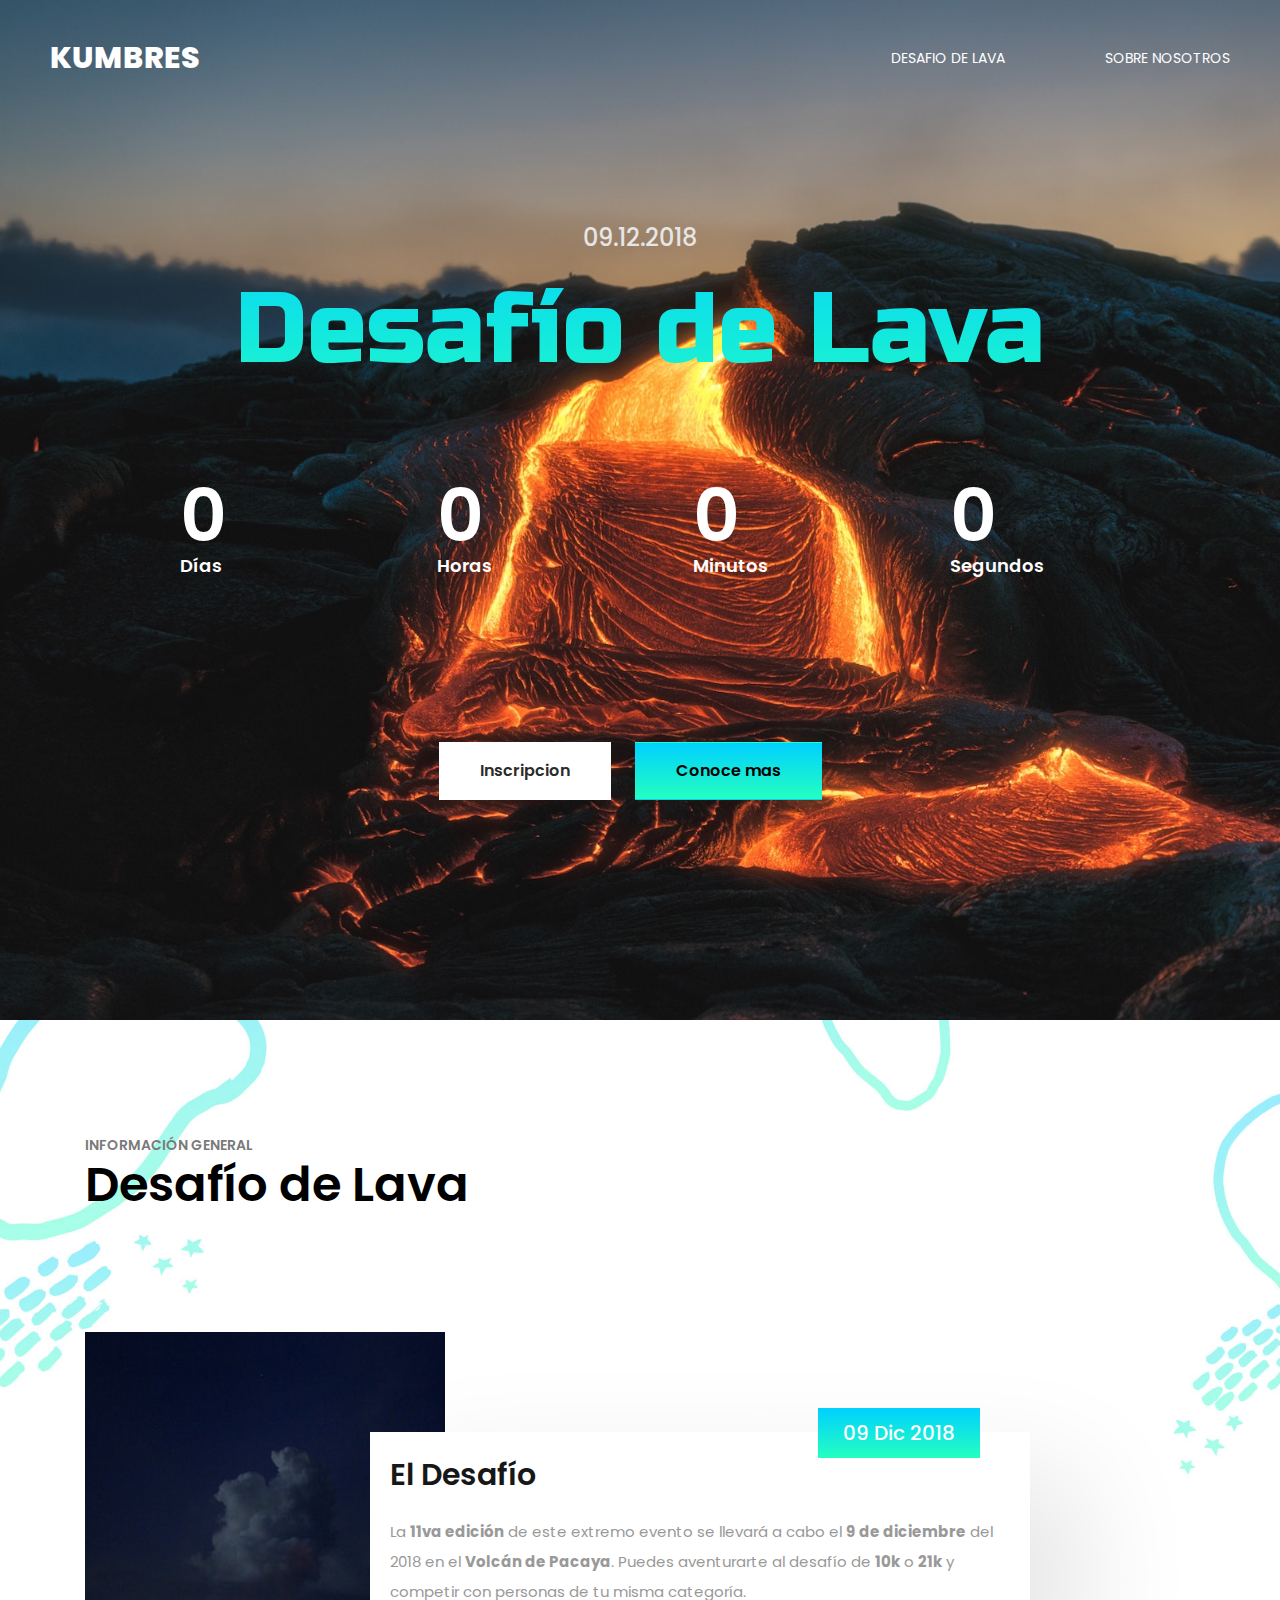
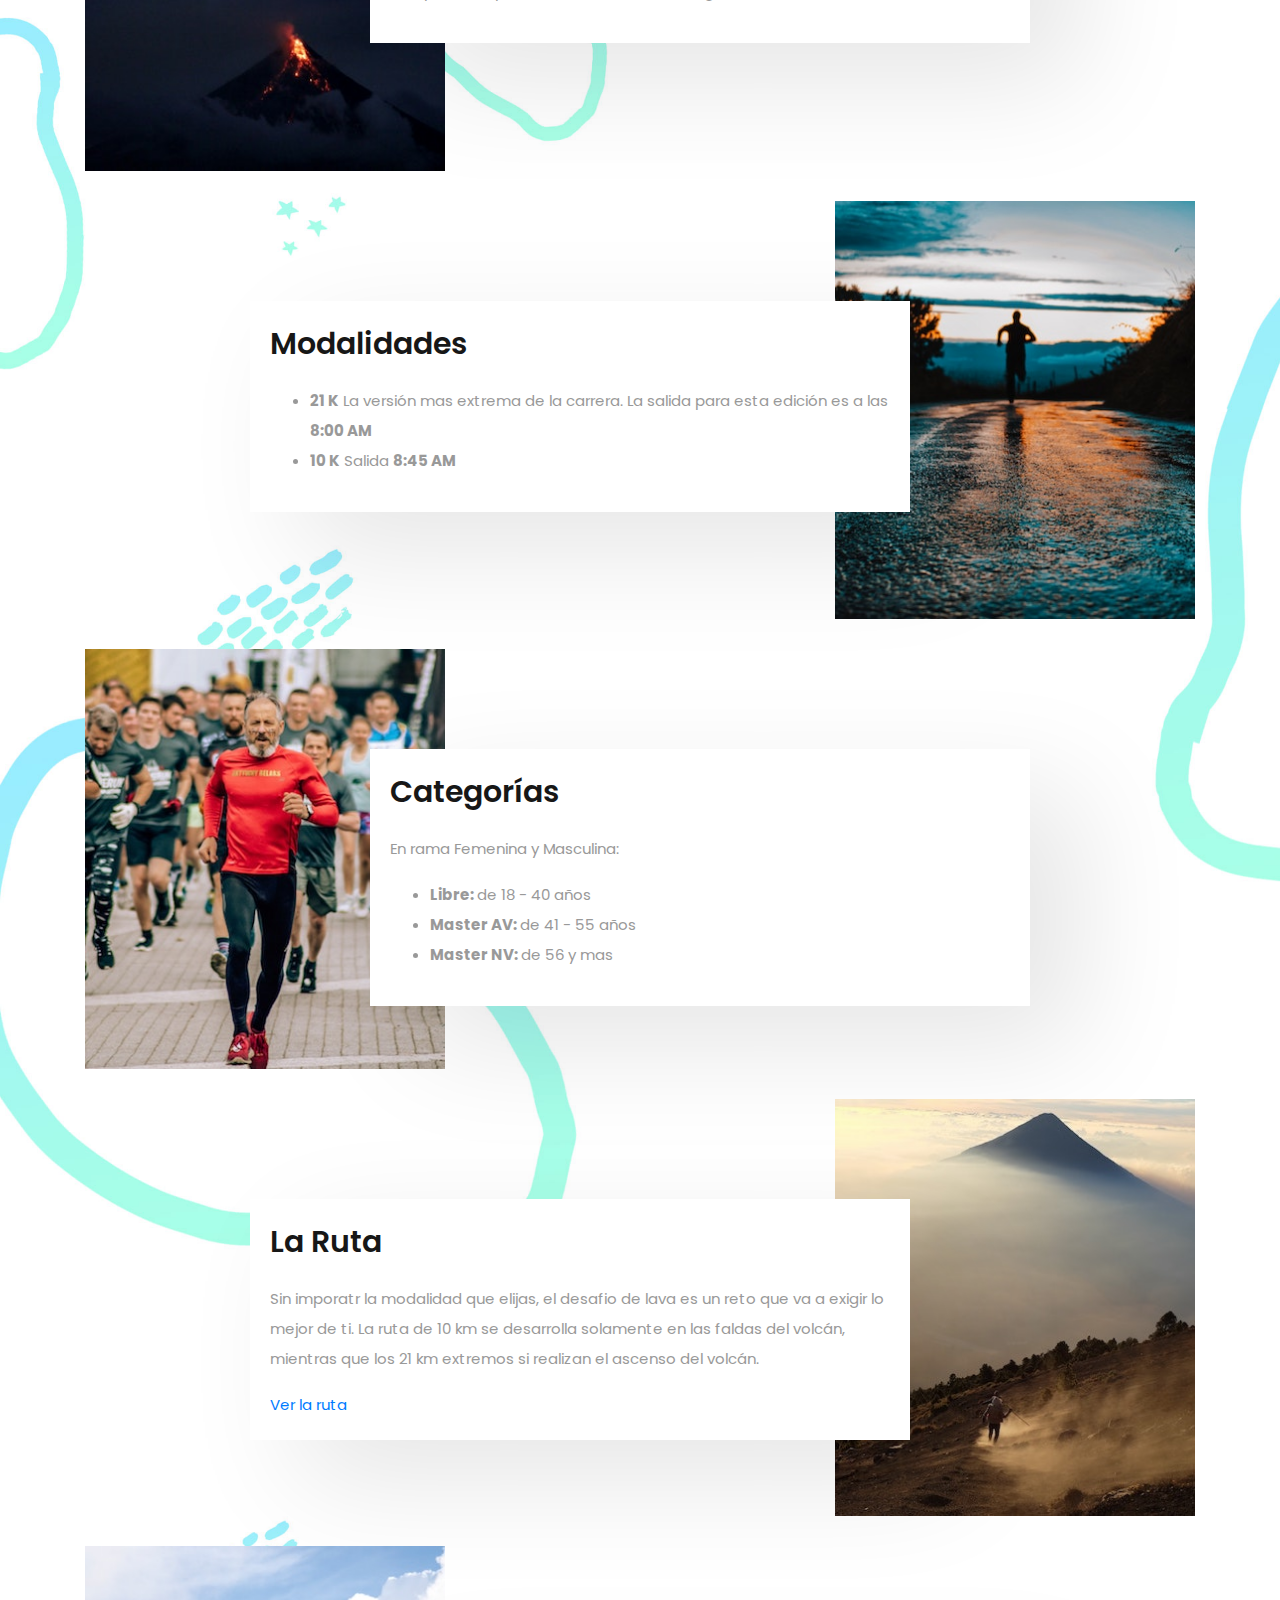
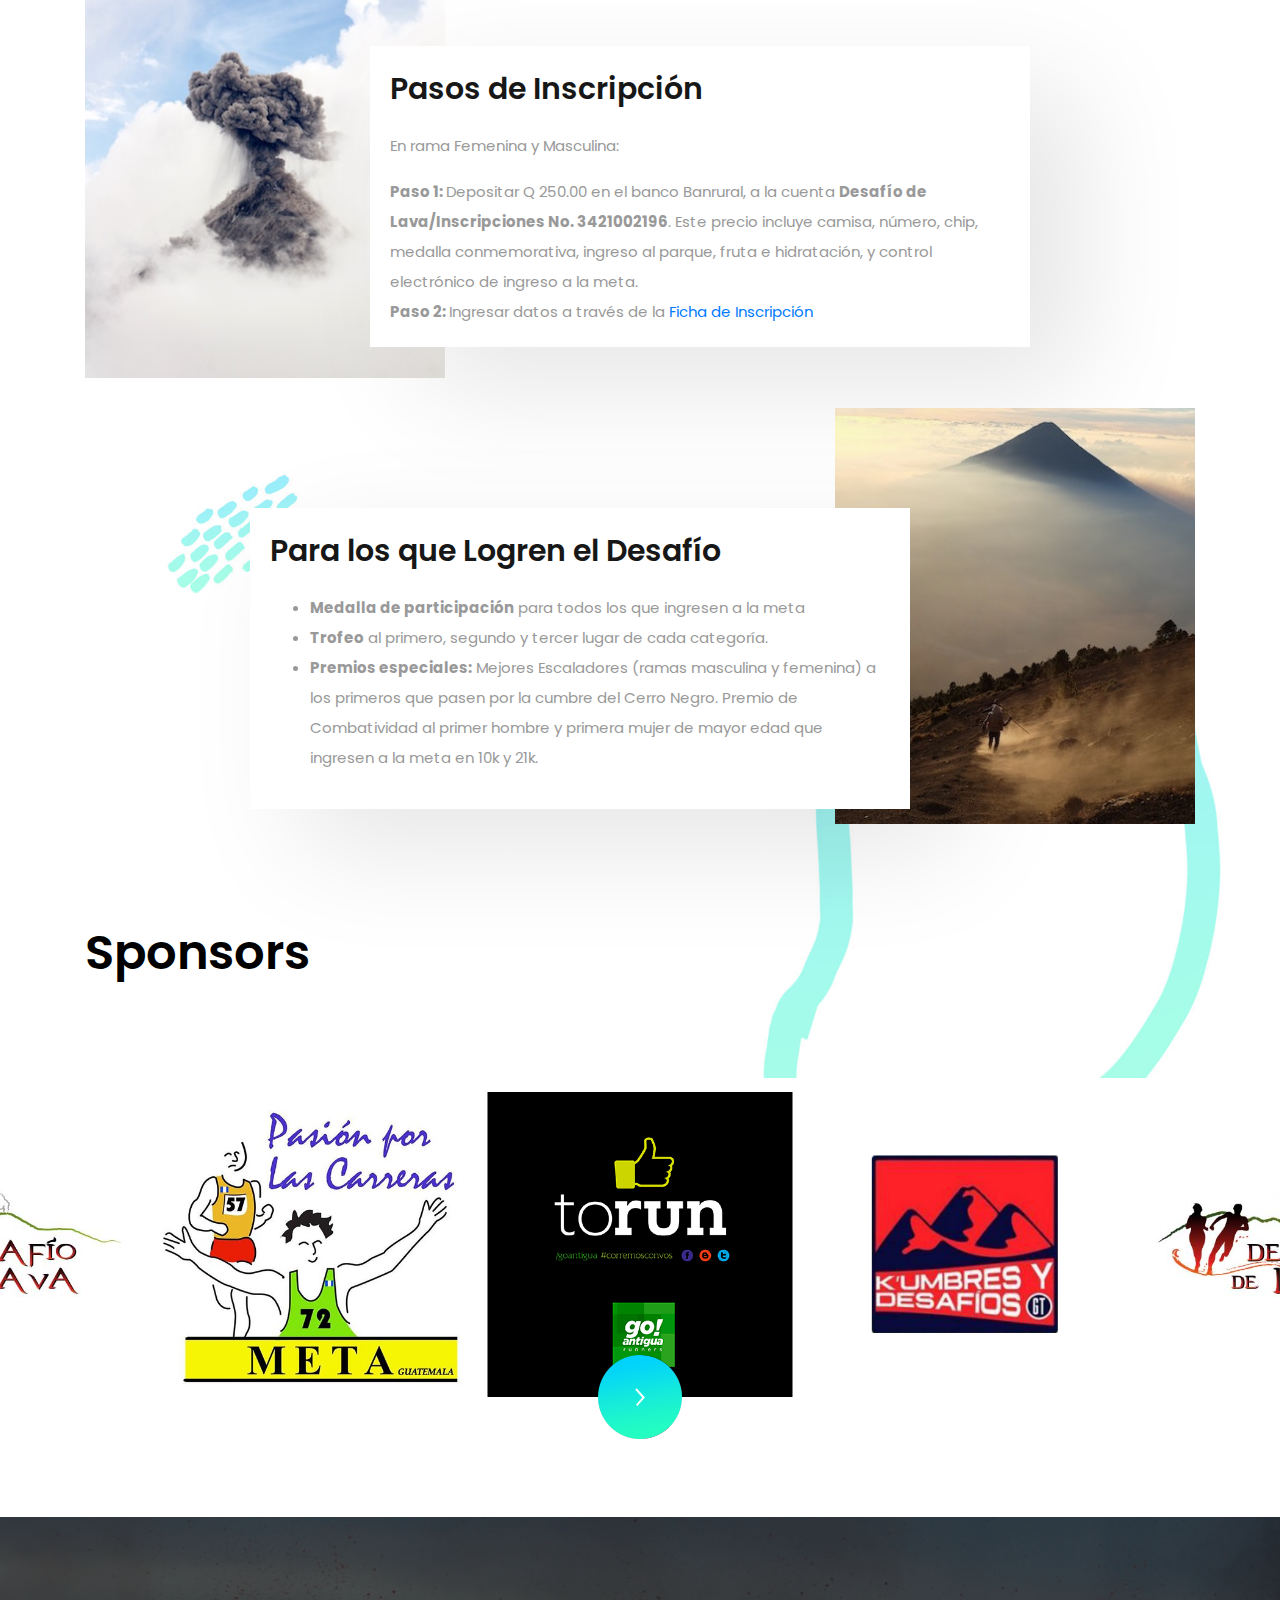
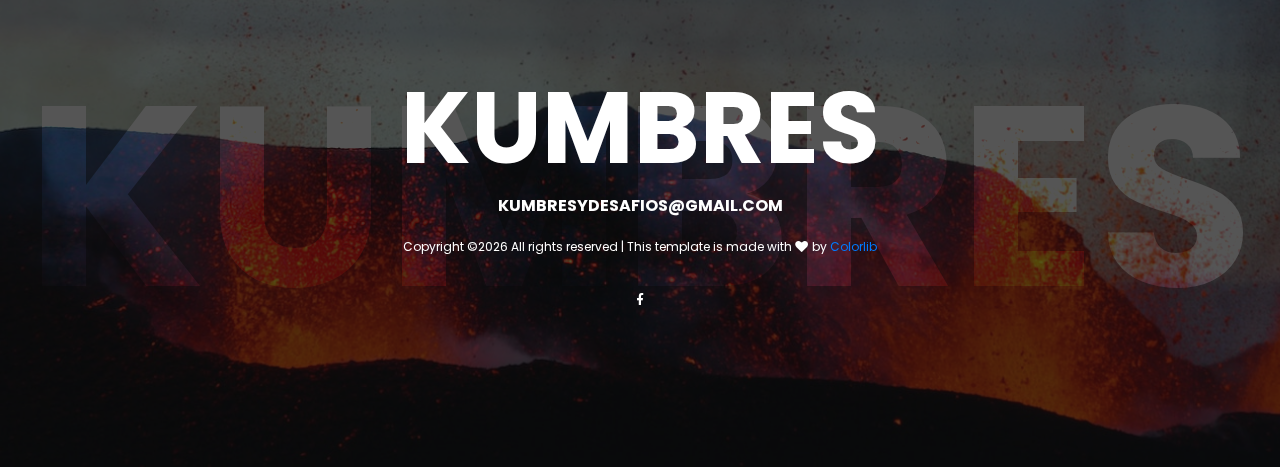
==== commit 08d7e418: "First iteration of the website" ====
--- a/sunfest/index.html
+++ b/sunfest/index.html
@@ -31,7 +31,7 @@
                 <div class="row align-items-center">
                     <div class="col-10 col-lg-4">
                         <h1 class="site-branding flex">
-                            <a href="#">KUMBRES</a>
+                            <a href="index.html">KUMBRES</a>
                         </h1>
                     </div>
 
@@ -45,10 +45,8 @@
                             </div><!-- .hamburger-menu -->
 
                             <ul>                                
-                                <li><a href="#info-desafio">DESAFIO DE LAVA 2018</a></li>
-                                <li><a href="about-us.html">SOBRE NOSOTROS</a></li>                        
-                                <li><a href="#">CONTACT</a></li>
-                                <li><a href="#"><i class="fas fa-search"></i></a></li>
+                                <li><a href="#info-desafio">DESAFIO DE LAVA</a></li>
+                                <li><a href="about-us.html">SOBRE NOSOTROS</a></li>
                             </ul><!-- flex -->
                         </nav><!-- .site-navigation -->
                     </div><!-- .col-12 -->
@@ -104,7 +102,7 @@
         </div><!-- .container -->
     </div><!-- .hero-content -->
 
-    <div id='info-desafio' class="content-section">        
+    <div id="info-desafio" class="content-section">           
         <div class="container">
             <div class="row">
                 <div class="col-12">
@@ -234,10 +232,8 @@
 
                                         <div class="entry-content">
                                             <p>En rama Femenina y Masculina:</p>
-                                            <ol>
-                                                <li><b>Paso 1: </b> Depositar Q 250.00 en el banco Banrural, a la cuenta <b>Desafío de Lava/Inscripciones  No.  3421002196</b>. Este precio incluye camisa, número, chip, medalla conmemorativa, ingreso al parque, fruta e hidratación, y control electrónico de ingreso a la meta.</li>
-                                                <li><b>Paso 2: </b> Ingresar datos a través de la <a target="_blank" rel="noopener noreferrer" href='https://goo.gl/forms/j2ss2PMVMJCc50Nk1'>Ficha de Inscripción</a></li>
-                                            </ol>
+                                            <b>Paso 1: </b> Depositar Q 250.00 en el banco Banrural, a la cuenta <b>Desafío de Lava/Inscripciones  No.  3421002196</b>. Este precio incluye camisa, número, chip, medalla conmemorativa, ingreso al parque, fruta e hidratación, y control electrónico de ingreso a la meta.<br>
+                                            <b>Paso 2: </b> Ingresar datos a través de la <a target="_blank" rel="noopener noreferrer" href='https://goo.gl/forms/j2ss2PMVMJCc50Nk1'>Ficha de Inscripción</a>
                                         </div><!-- entry-content -->
                                     </div><!-- lineup-artists-description-container -->
                                 </div><!-- lineup-artists-description -->
@@ -280,8 +276,8 @@
                 <div class="row">
                     <div class="col-12">
                         <div class="entry-title">
-                            <p>JUST THE BEST</p>
-                            <h2>Our Next Events</h2>
+                            <p></p>
+                            <h2>Sponsors</h2>
                         </div><!-- entry-title -->
                     </div><!-- col-12 -->
                 </div><!-- row -->
@@ -293,12 +289,7 @@
                         <div class="swiper-slide">
                             <div class="next-event-content">
                                 <figure class="featured-image">
-                                    <img src="images/next-event-1.jpg" alt="">
-
-                                    <a href="#" class="entry-content flex flex-column justify-content-center align-items-center">
-                                        <h3>Welcoming Party 2018</h3>
-                                        <p>Green Palace, 22 Street, 23-28, Los Angeles California</p>
-                                    </a>
+                                    <img src="images/like-to-run-500-x-500-pixeles.gif" alt="">
                                 </figure><!-- featured-image -->
                             </div><!-- next-event-content -->
                         </div><!-- swiper-slide" -->
@@ -306,12 +297,7 @@
                         <div class="swiper-slide">
                             <div class="next-event-content">
                                 <figure class="featured-image">
-                                    <img src="images/next-event-2.jpg" alt="">
-
-                                    <a href="#" class="entry-content flex flex-column justify-content-center align-items-center">
-                                        <h3>Welcoming Party 2018</h3>
-                                        <p>Green Palace, 22 Street, 23-28, Los Angeles California</p>
-                                    </a>
+                                    <img src="images/Kumbres-2016-500x500.png" alt="">
                                 </figure><!-- featured-image -->
                             </div><!-- next-event-content -->
                         </div><!-- swiper-slide" -->
@@ -319,12 +305,7 @@
                         <div class="swiper-slide">
                             <div class="next-event-content">
                                 <figure class="featured-image">
-                                    <img src="images/next-event-3.jpg" alt="">
-
-                                    <a href="#" class="entry-content flex flex-column justify-content-center align-items-center">
-                                        <h3>Welcoming Party 2018</h3>
-                                        <p>Green Palace, 22 Street, 23-28, Los Angeles California</p>
-                                    </a>
+                                    <img src="images/ku-1.jpg" alt="">                                    
                                 </figure><!-- featured-image -->
                             </div><!-- next-event-content -->
                         </div><!-- swiper-slide" -->
@@ -332,38 +313,7 @@
                         <div class="swiper-slide">
                             <div class="next-event-content">
                                 <figure class="featured-image">
-                                    <img src="images/next-event-1.jpg" alt="">
-
-                                    <a href="#" class="entry-content flex flex-column justify-content-center align-items-center">
-                                        <h3>Welcoming Party 2018</h3>
-                                        <p>Green Palace, 22 Street, 23-28, Los Angeles California</p>
-                                    </a>
-                                </figure><!-- featured-image -->
-                            </div><!-- next-event-content -->
-                        </div><!-- swiper-slide" -->
-
-                        <div class="swiper-slide">
-                            <div class="next-event-content">
-                                <figure class="featured-image">
-                                    <img src="images/next-event-2.jpg" alt="">
-
-                                    <a href="#" class="entry-content flex flex-column justify-content-center align-items-center">
-                                        <h3>Welcoming Party 2018</h3>
-                                        <p>Green Palace, 22 Street, 23-28, Los Angeles California</p>
-                                    </a>
-                                </figure><!-- featured-image -->
-                            </div><!-- next-event-content -->
-                        </div><!-- swiper-slide" -->
-
-                        <div class="swiper-slide">
-                            <div class="next-event-content">
-                                <figure class="featured-image">
-                                    <img src="images/next-event-3.jpg" alt="">
-
-                                    <a href="#" class="entry-content flex flex-column justify-content-center align-items-center">
-                                        <h3>Welcoming Party 2018</h3>
-                                        <p>Green Palace, 22 Street, 23-28, Los Angeles California</p>
-                                    </a>
+                                    <img src="images/500x500-pasion.jpg" alt="">
                                 </figure><!-- featured-image -->
                             </div><!-- next-event-content -->
                         </div><!-- swiper-slide" -->
--- a/sunfest/style.css
+++ b/sunfest/style.css
@@ -407,7 +407,7 @@
 
 .lineup-artists .lineup-artists-wrap .lineup-artists-description-container {
     
-    WORKING ON THIS TO GET THE TEXT TO ALING WITH THE IMAGE
+    /*WORKING ON THIS TO GET THE TEXT TO ALING WITH THE IMAGE*/
     background: hsl(0, 0%, 100%);
     box-shadow: 50px 40px 115px rgba(0, 0, 0, 0.1);
 display: flex;
@@ -485,7 +485,7 @@
 
 @media screen and (min-width: 992px) {
     .lineup-artists .lineup-artists-wrap .lineup-artists-description-container {
-        padding: 50px;
+        padding: 20px;
     }
 }
 
@@ -836,7 +836,7 @@
 .site-footer {
     position: relative;
     padding: 40px 0 30px;
-    background: url(images/footer-cover.jpg) no-repeat;
+    background: url(images/marc-szeglat-556377-unsplash.jpg) no-repeat;
     background-size: cover;
 }
 
@@ -976,7 +976,7 @@
 }
 
 .about-us .page-header {
-    background: url("images/about-us-header-background.jpg") no-repeat;
+    background: url("images/mel-elias-494644-unsplash.jpg") no-repeat;
     background-size: cover;
 }
 
